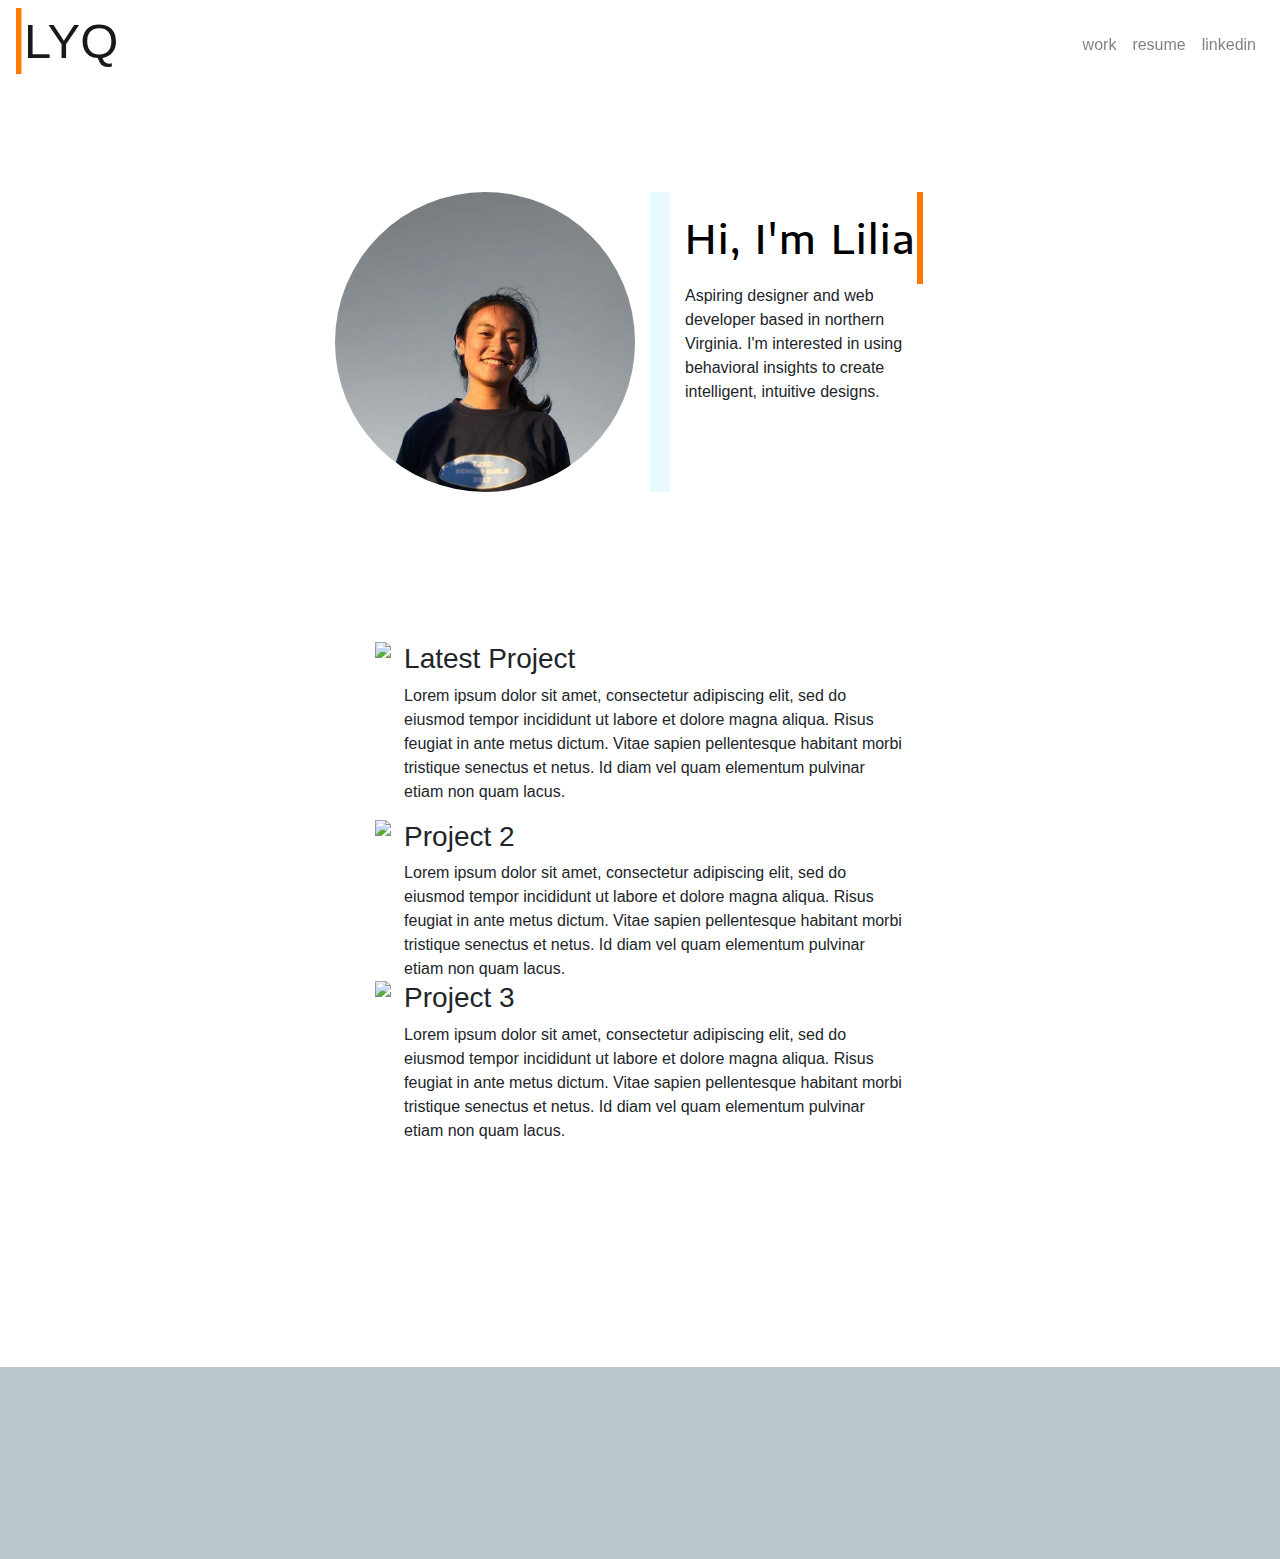
==== index.html @ 790103cb "switched grid back to div" ====
<!DOCTYPE html>
<html>

    <head>
        <meta charset="utf-8">
        <meta name="viewport" content="width=device-width, initial-scale=1.0">
        <title>Lilia Qian</title>
        <link rel="icon" href="img/icon.jpg">
        <!-- css -->
        <link rel="stylesheet" type="text/css" href="css/home.css">
        <link rel="stylesheet" type="text/css" href="css/nav.css">
        <!-- jquery, bootstrap css, bootstrap js -->
        <script src="https://code.jquery.com/jquery-2.1.3.js"></script>
        <link rel="stylesheet" href="https://stackpath.bootstrapcdn.com/bootstrap/4.5.2/css/bootstrap.min.css" integrity="sha384-JcKb8q3iqJ61gNV9KGb8thSsNjpSL0n8PARn9HuZOnIxN0hoP+VmmDGMN5t9UJ0Z" crossorigin="anonymous">
        <script src="https://maxcdn.bootstrapcdn.com/bootstrap/4.0.0-beta.3/js/bootstrap.min.js"></script>
        <!-- fonts -->
        <link href="https://fonts.googleapis.com/css2?family=Encode+Sans+Semi+Expanded:wght@100;500&display=swap" rel="stylesheet">
    </head>

    <body>
        <!-- horizontal navbar that becomes vertical on medium-sized screens -->
        <nav class="navbar navbar-expand-md navbar-light fixed-top">
            <!-- brand -->
            <h3 class="title">
                <a class="navbar-brand text-center w-100" href="index.html">LYQ</a>
            </h3>

            <!-- toggle button  -->
            <button class="navbar-toggler" data-toggle="collapse" data-target="#collapse_target">
            <span class="navbar-toggler-icon"></span>
            </button>

            <div class="collapse navbar-collapse" id="collapse_target">
                <ul class="navbar-nav ml-auto">
                    <li class="nav-item">
                        <a class="nav-link" href="#work">work</a>
                    </li>

                    <li class="nav-item">
                      <a class="nav-link" href="assets/resume_2020.pdf" target="_blank">resume</a>
                    </li>

                    <li class="nav-item">
                        <a class="nav-link" href="https://www.linkedin.com/in/lilia-qian-b76b77173/" target="_blank">linkedin</a>
                    </li>
                </ul>
            </div>
        </nav>


        <main>
            <!-- introduction -->
            <section id="intro">
            <div class="row profile">
                <div class="col-sm">
                    <img 
                        class="headshot" 
                        src="./img/headshot3.jpg" 
                        style="
                        max-width: 300px;
                        border-radius: 180px;
                        ">
                </div>

                <div class="col-sm about">
                    <span class="typewriter" style="width: 55%;"><h1>Hi, I'm Lilia</h1></span>
                    <p>Aspiring designer and web developer based in northern Virginia. I'm interested in using behavioral insights to create intelligent, intuitive designs.</p>
                </div>
            </div>
            </section>

            <style>
                #work {
                /*sets up css grid layout*/
                display: grid;
                grid-template-columns: repeat(7, 1fr );
                grid-column-gap: 2.5%;
                margin: auto;
}
                .project img{
                    grid-column-start: 3;
                    grid-column-end: 4;
                }

                #work article{
                    grid-column: 3 / 6;
                }

                article.project{
                    display: grid;
                    grid-template-columns: (2, 1fr);
                    grid-column-gap: 2.5%;
                    margin: auto;
                }

                .project img{
                    grid-column: 1/2;
                }

                .project .details{
                    grid-column-start: 2;
                }
            </style>

            <section id="work">
                <article class="project">
                    <img src="img/design.jpg">

                    <div class="details">
                        <h3>Latest Project</h3>
                        <p>Lorem ipsum dolor sit amet, consectetur adipiscing elit, sed do eiusmod tempor incididunt ut labore et dolore magna aliqua. Risus feugiat in ante metus dictum. Vitae sapien pellentesque habitant morbi tristique senectus et netus. Id diam vel quam elementum pulvinar etiam non quam lacus.</p>
                    </div>
                </article>  


                <article class="project">
                    <img src="img/journal.jpg">

                    <div class="details">
                        <h3>Project 2</h3>
                        Lorem ipsum dolor sit amet, consectetur adipiscing elit, sed do eiusmod tempor incididunt ut labore et dolore magna aliqua. Risus feugiat in ante metus dictum. Vitae sapien pellentesque habitant morbi tristique senectus et netus. Id diam vel quam elementum pulvinar etiam non quam lacus.
                    </div>
                </article>

                <article class="project">
                    <img src="img/books.jpg">
                    <div class="details">
                        <h3>Project 3</h3>
                        <p>Lorem ipsum dolor sit amet, consectetur adipiscing elit, sed do eiusmod tempor incididunt ut labore et dolore magna aliqua. Risus feugiat in ante metus dictum. Vitae sapien pellentesque habitant morbi tristique senectus et netus. Id diam vel quam elementum pulvinar etiam non quam lacus.</p>
                    </div>
                </article>

            </section>

        </main> 
    </body>
</html>
---- css/home.css ----
html {
	min-height: 100%;
	background-color: #BAC7CD;
 }
body {
	background-image: url(../img/cloudy6.jpg);
	min-height: 100%;	
	background-size: cover;
	background-repeat: no-repeat;
	margin: 0;
}
main{
	position: relative;
	top: 12em;
	margin: 0;
	padding-bottom: 400px;
}
.typewriter h1 {
	color: black;
	line-height: 2.3em;
	font-family: 'Encode Sans Semi Expanded', sans-serif;
	overflow: hidden; /* Ensures the content is not revealed until the animation */
	border-right: .15em solid #FF7800; /* The typwriter cursor */
	white-space: nowrap; /* Keeps the content on a single line */
	margin: 0 auto; /* Gives that scrolling effect as the typing happens */
	letter-spacing: .05em; /* Adjust as needed */
	animation: 
    typing 5.0s steps(30, end),
    blink-caret .7s step-end 8;
}
/* The typing effect */
@keyframes typing {
  from { width: 0 }
  to { width: 100% }
}
/* The typewriter cursor effect */
@keyframes blink-caret {
  from, to { border-color: transparent }
  50% { border-color: #FF7800 }
}

#intro{
	padding-bottom: 150px;
}

.about{
	border-left: solid;
	border-width: 20px;
	border-color: #E8FAFF;
	width: 310px;
}

.project img{
	max-width: 100%;
}

div.row{
	width: 50%;
	margin: auto;
}

.typewriter{
	display: grid;
	grid-template-columns: (2, 50%);
}

.typewriter h1{
	grid-column: 1 / 2;
}
---- css/nav.css ----
nav{
	z-index: 1;
}

/*logo effect*/
 nav h2{
  display: table-cell;
  font-weight: 700;
  text-transform: uppercase;
  vertical-align: middle;
}
.title a {
  background-image: linear-gradient(to right, rgba(255,255,255,0) 50%, 
#FF7800 50%);

  	/*#E8FAFF 50%);*/
  background-position: -5% 0;
  background-size: 200% auto;
  color: #fff;
  font-size: 1.75em;
  line-height: 1.15em;
  text-decoration: none;
  transition: background-position 0.5s ease-out;
}
.title a:hover {
  background-position: -99.99% 0;
}


nav li a {
  background-image: linear-gradient(to right, rgba(255,255,255,0) 50%, #E8FAFF 50%);
  background-position: 0% -5;
  background-size: 200% auto;
  color: #fff;
  text-decoration: none;
  transition: background-position 0.5s ease-out;
}
nav li a:hover {
  background-position: -99.99% 0;
}
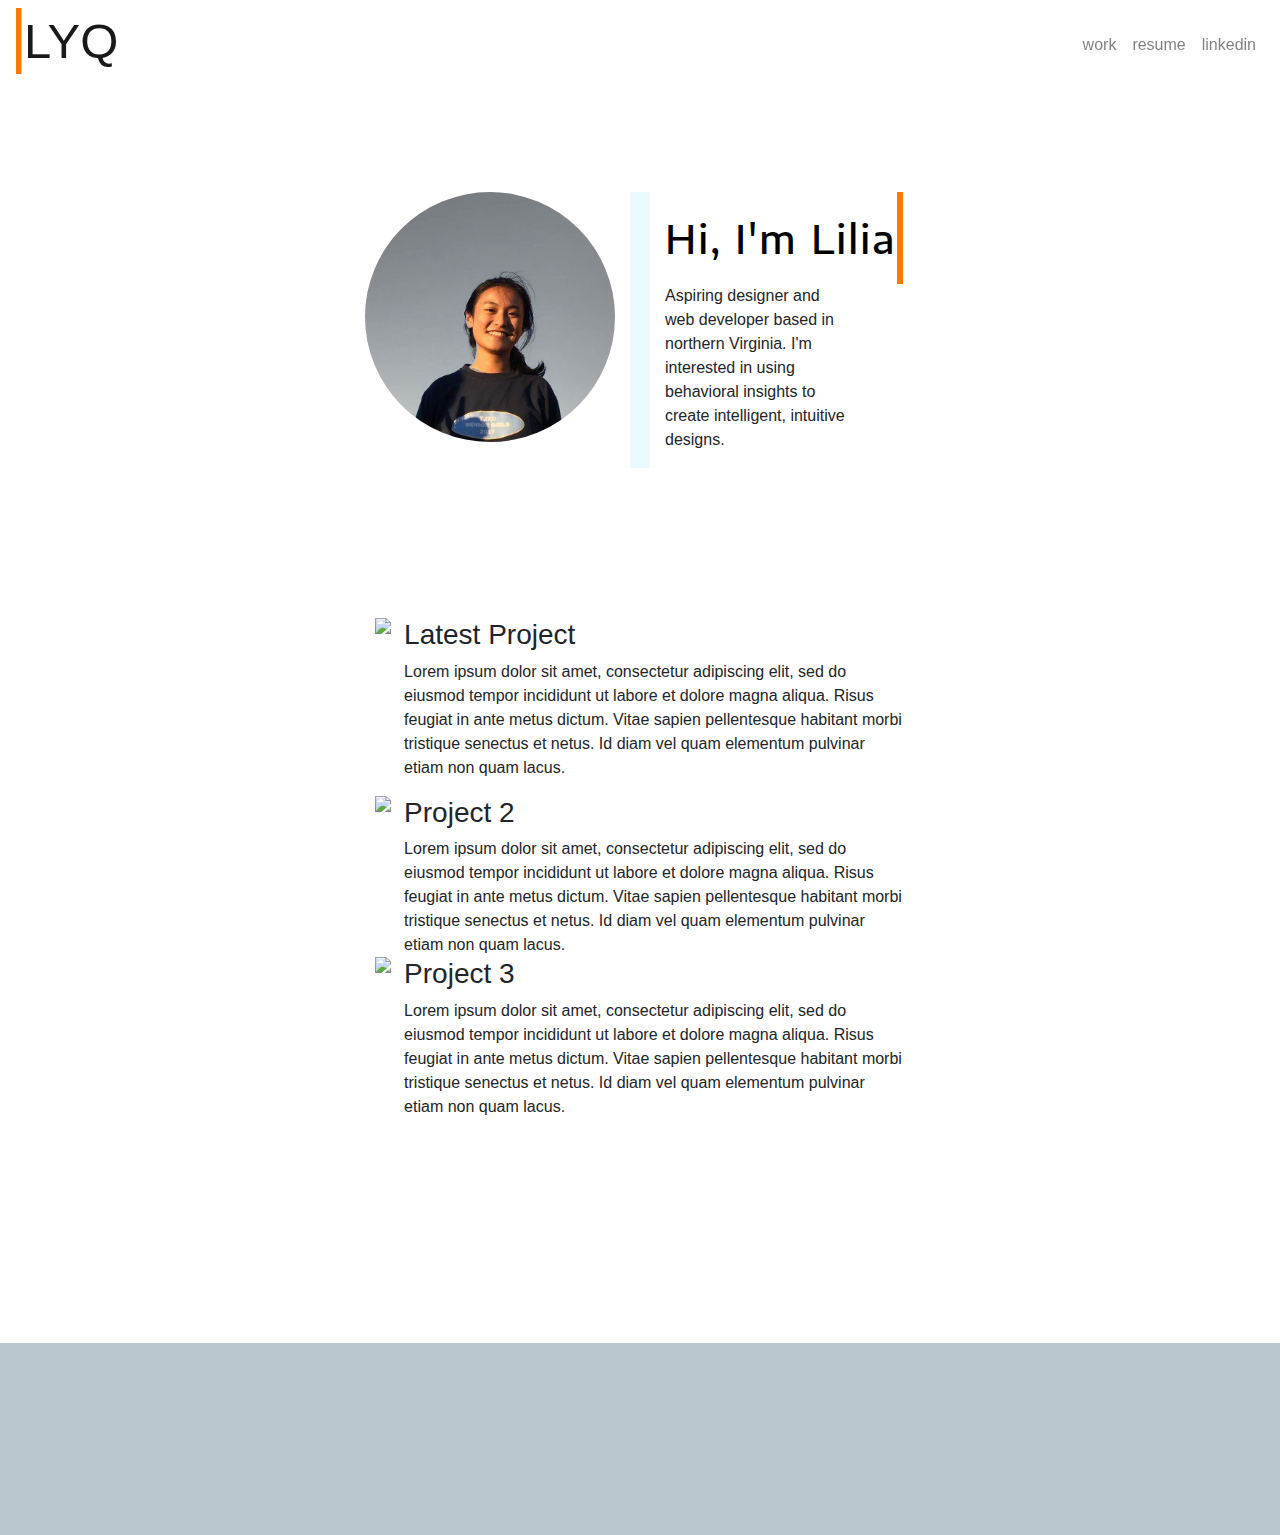
==== commit 3e5e4214: "Update index.html" ====
--- a/index.html
+++ b/index.html
@@ -57,14 +57,18 @@
                         class="headshot" 
                         src="./img/headshot3.jpg" 
                         style="
-                        max-width: 300px;
+                        max-width: 250px;
                         border-radius: 180px;
+                        float: right;
                         ">
                 </div>
 
                 <div class="col-sm about">
                     <span class="typewriter" style="width: 55%;"><h1>Hi, I'm Lilia</h1></span>
+                    
+                    <div style="width: 65%;">
                     <p>Aspiring designer and web developer based in northern Virginia. I'm interested in using behavioral insights to create intelligent, intuitive designs.</p>
+                    </div>
                 </div>
             </div>
             </section>
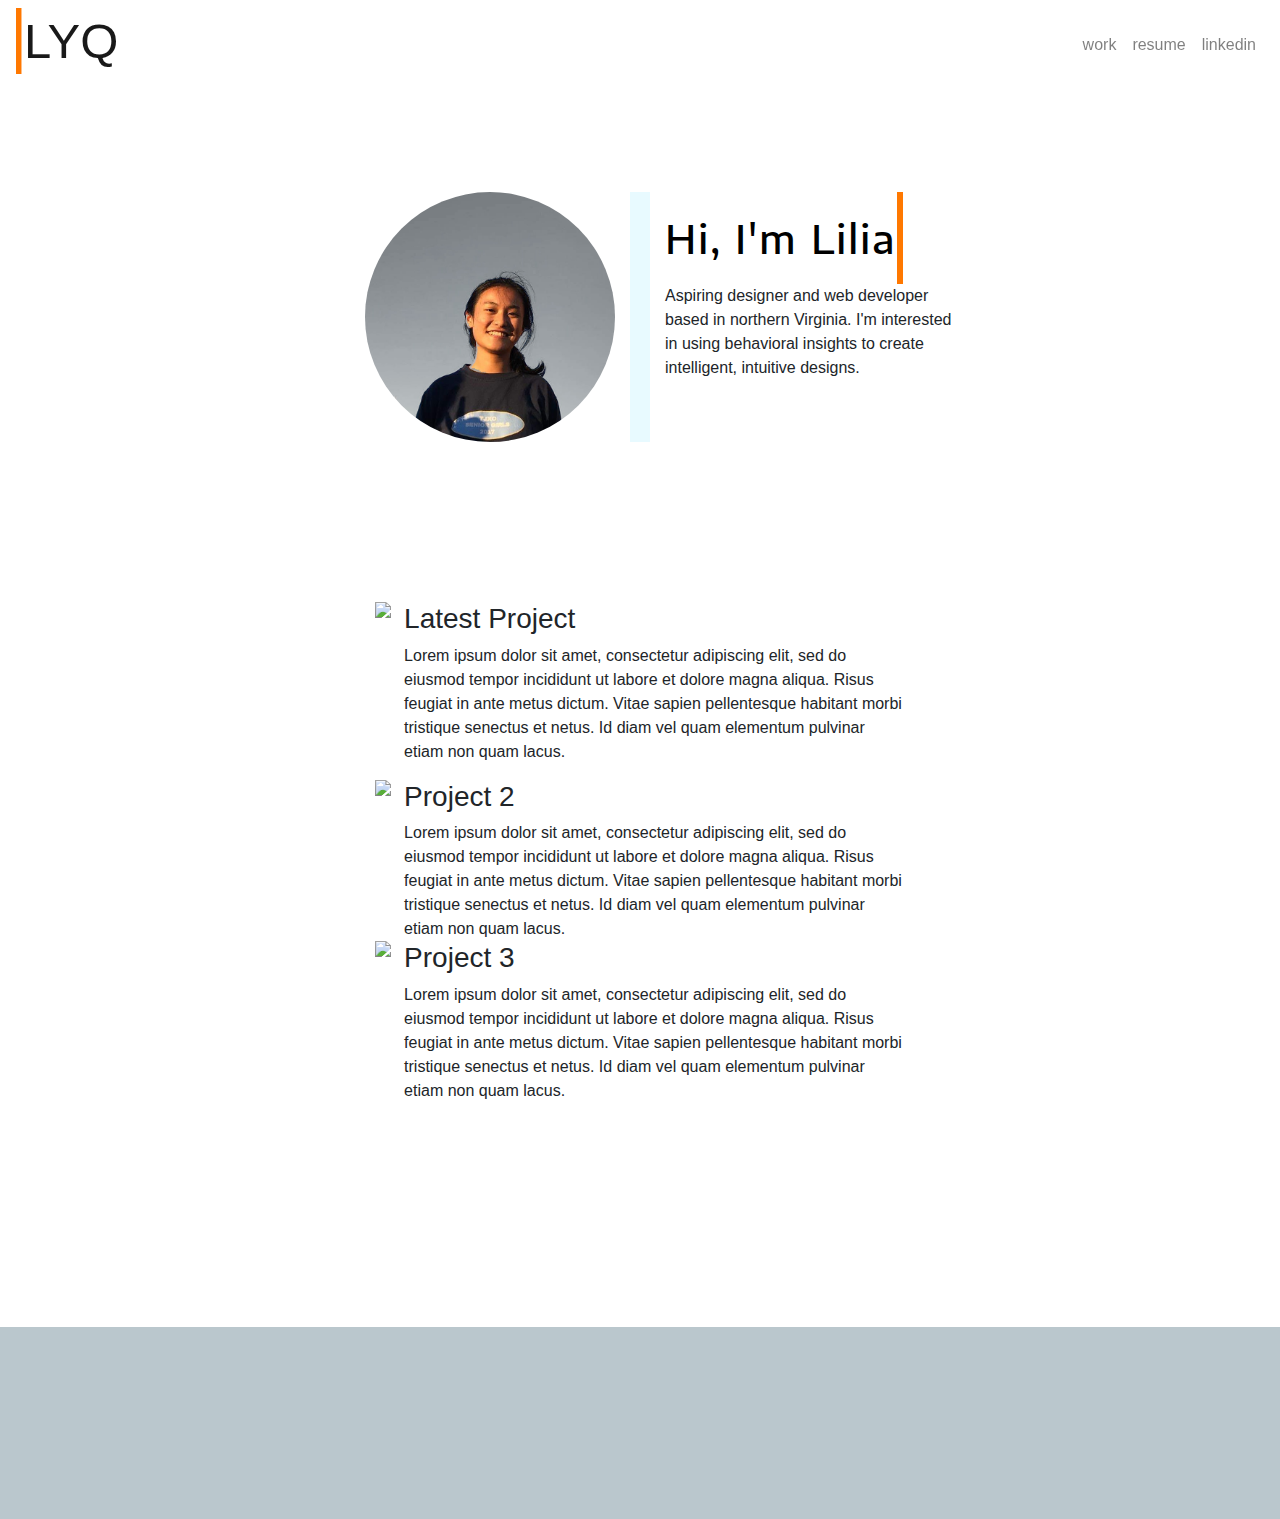
==== commit 6ffb14d3: "updates to intro margins" ====
--- a/index.html
+++ b/index.html
@@ -66,7 +66,7 @@
                 <div class="col-sm about">
                     <span class="typewriter" style="width: 55%;"><h1>Hi, I'm Lilia</h1></span>
                     
-                    <div style="width: 65%;">
+                    <div style="width: 100%;">
                     <p>Aspiring designer and web developer based in northern Virginia. I'm interested in using behavioral insights to create intelligent, intuitive designs.</p>
                     </div>
                 </div>
--- a/css/home.css
+++ b/css/home.css
@@ -4,7 +4,7 @@
  }
 body {
 	background-image: url(../img/cloudy6.jpg);
-	min-height: 100%;	
+	min-width: 100%;
 	background-size: cover;
 	background-repeat: no-repeat;
 	margin: 0;
@@ -40,25 +40,21 @@
 }
 
 #intro{
-	padding-bottom: 150px;
+	width: 50%;
+	margin-left: auto;
+	margin-right: auto;
+	margin-bottom: 10em;
 }
 
 .about{
 	border-left: solid;
 	border-width: 20px;
 	border-color: #E8FAFF;
-	width: 310px;
 }
 
 .project img{
 	max-width: 100%;
 }
-
-div.row{
-	width: 50%;
-	margin: auto;
-}
-
 .typewriter{
 	display: grid;
 	grid-template-columns: (2, 50%);
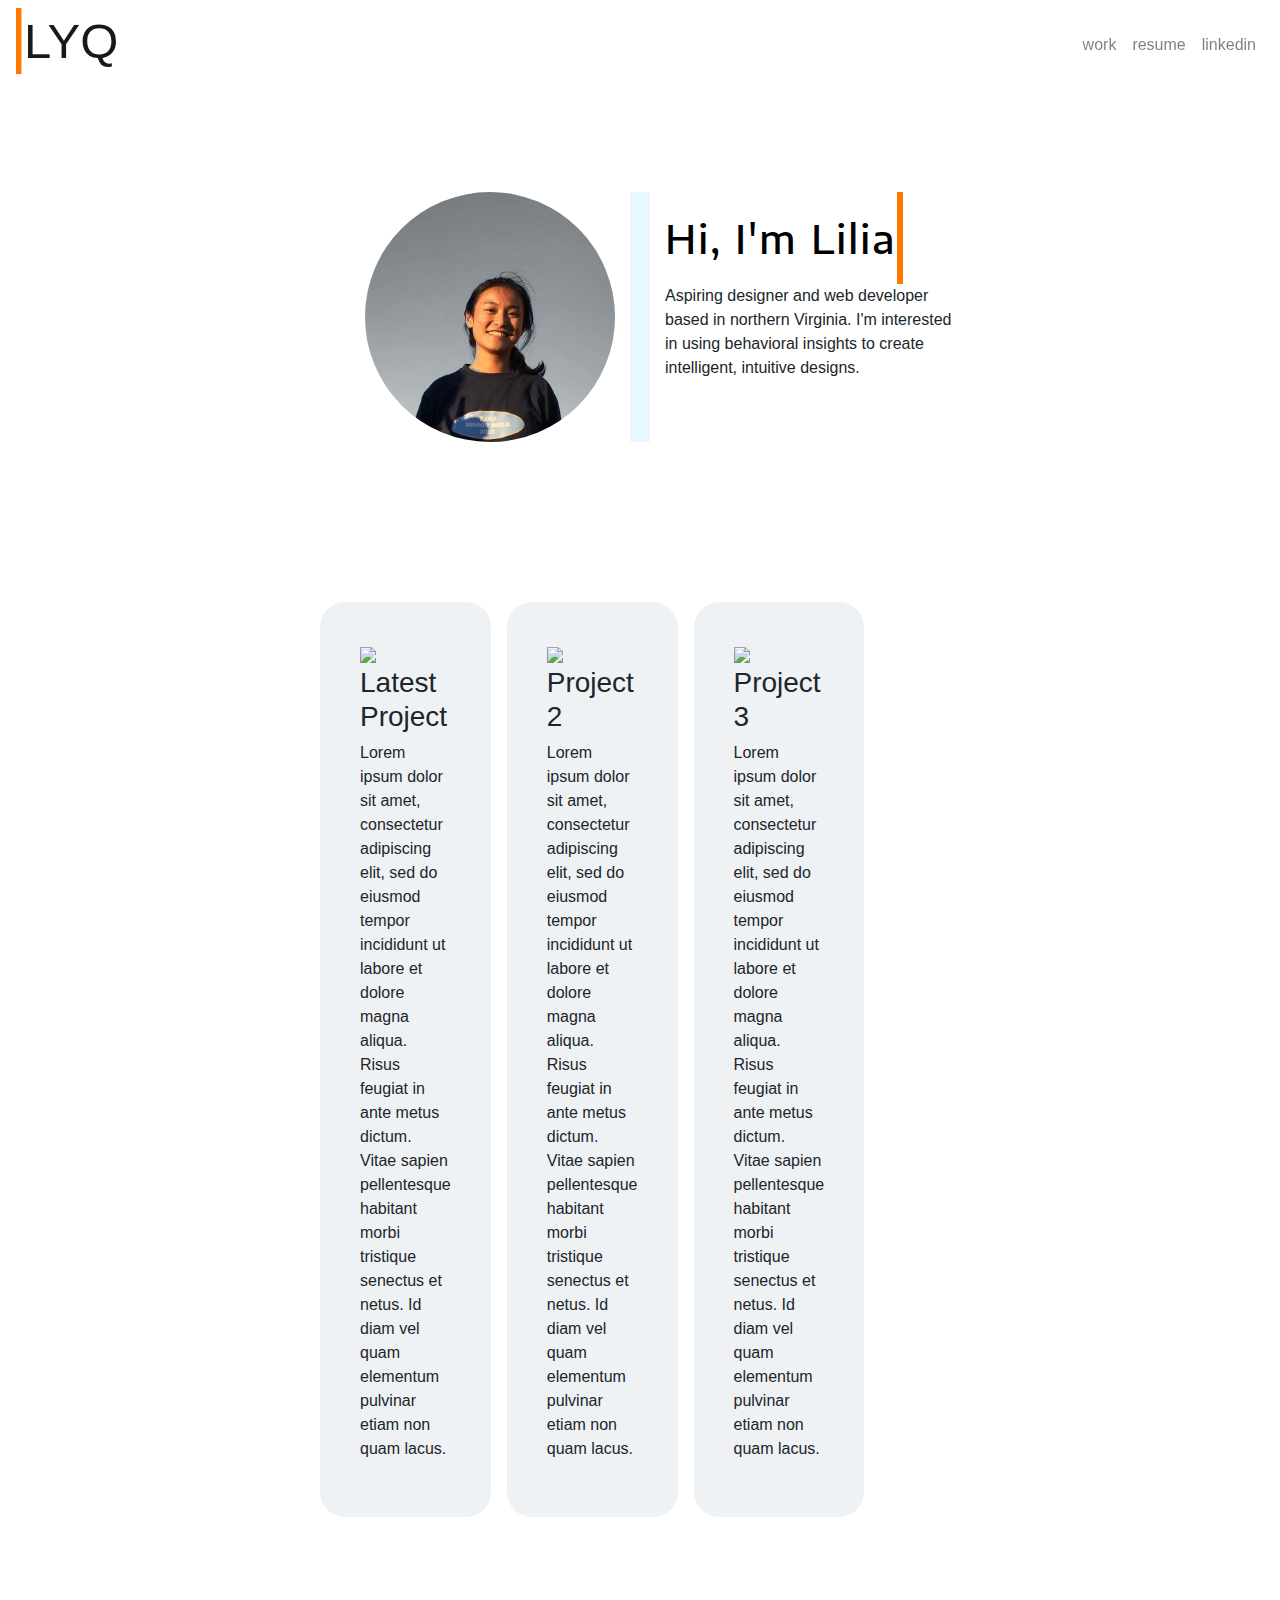
==== commit ea723257: "updated projecs" ====
--- a/index.html
+++ b/index.html
@@ -107,32 +107,33 @@
             </style>
 
             <section id="work">
-                <article class="project">
-                    <img src="img/design.jpg">
-
-                    <div class="details">
-                        <h3>Latest Project</h3>
-                        <p>Lorem ipsum dolor sit amet, consectetur adipiscing elit, sed do eiusmod tempor incididunt ut labore et dolore magna aliqua. Risus feugiat in ante metus dictum. Vitae sapien pellentesque habitant morbi tristique senectus et netus. Id diam vel quam elementum pulvinar etiam non quam lacus.</p>
-                    </div>
-                </article>  
 
 
-                <article class="project">
-                    <img src="img/journal.jpg">
+            <div class="project">
+                <img src="img/design.jpg">
 
-                    <div class="details">
-                        <h3>Project 2</h3>
-                        Lorem ipsum dolor sit amet, consectetur adipiscing elit, sed do eiusmod tempor incididunt ut labore et dolore magna aliqua. Risus feugiat in ante metus dictum. Vitae sapien pellentesque habitant morbi tristique senectus et netus. Id diam vel quam elementum pulvinar etiam non quam lacus.
-                    </div>
-                </article>
+                <div class="details">
+                    <h3>Latest Project</h3>
+                    <p>Lorem ipsum dolor sit amet, consectetur adipiscing elit, sed do eiusmod tempor incididunt ut labore et dolore magna aliqua. Risus feugiat in ante metus dictum. Vitae sapien pellentesque habitant morbi tristique senectus et netus. Id diam vel quam elementum pulvinar etiam non quam lacus.</p>
+                </div>
+            </div>  
 
-                <article class="project">
-                    <img src="img/books.jpg">
-                    <div class="details">
-                        <h3>Project 3</h3>
-                        <p>Lorem ipsum dolor sit amet, consectetur adipiscing elit, sed do eiusmod tempor incididunt ut labore et dolore magna aliqua. Risus feugiat in ante metus dictum. Vitae sapien pellentesque habitant morbi tristique senectus et netus. Id diam vel quam elementum pulvinar etiam non quam lacus.</p>
-                    </div>
-                </article>
+
+            <div class="project">
+                <img src="img/journal.jpg">
+                <div class="details">
+                    <h3>Project 2</h3>
+                    Lorem ipsum dolor sit amet, consectetur adipiscing elit, sed do eiusmod tempor incididunt ut labore et dolore magna aliqua. Risus feugiat in ante metus dictum. Vitae sapien pellentesque habitant morbi tristique senectus et netus. Id diam vel quam elementum pulvinar etiam non quam lacus.
+                </div>
+            </div>
+
+            <div class="project">
+                <img src="img/books.jpg">
+                <div class="details">
+                    <h3>Project 3</h3>
+                    <p>Lorem ipsum dolor sit amet, consectetur adipiscing elit, sed do eiusmod tempor incididunt ut labore et dolore magna aliqua. Risus feugiat in ante metus dictum. Vitae sapien pellentesque habitant morbi tristique senectus et netus. Id diam vel quam elementum pulvinar etiam non quam lacus.</p>
+                </div>
+            </div>
 
             </section>
 
--- a/css/home.css
+++ b/css/home.css
@@ -1,6 +1,6 @@
 html {
 	min-height: 100%;
-	background-color: #BAC7CD;
+	/*background-color: #BAC7CD;*/
  }
 body {
 	background-image: url(../img/cloudy6.jpg);
@@ -39,7 +39,7 @@
   50% { border-color: #FF7800 }
 }
 
-#intro{
+#intro, #work{
 	width: 50%;
 	margin-left: auto;
 	margin-right: auto;
@@ -52,9 +52,6 @@
 	border-color: #E8FAFF;
 }
 
-.project img{
-	max-width: 100%;
-}
 .typewriter{
 	display: grid;
 	grid-template-columns: (2, 50%);
@@ -62,4 +59,15 @@
 
 .typewriter h1{
 	grid-column: 1 / 2;
+}
+
+.project{
+	display: block;
+	background-color: #EEF2F5;
+	border-radius: 25px;
+	padding: 40px;
+}
+
+.project img{
+	max-width: 250px;
 }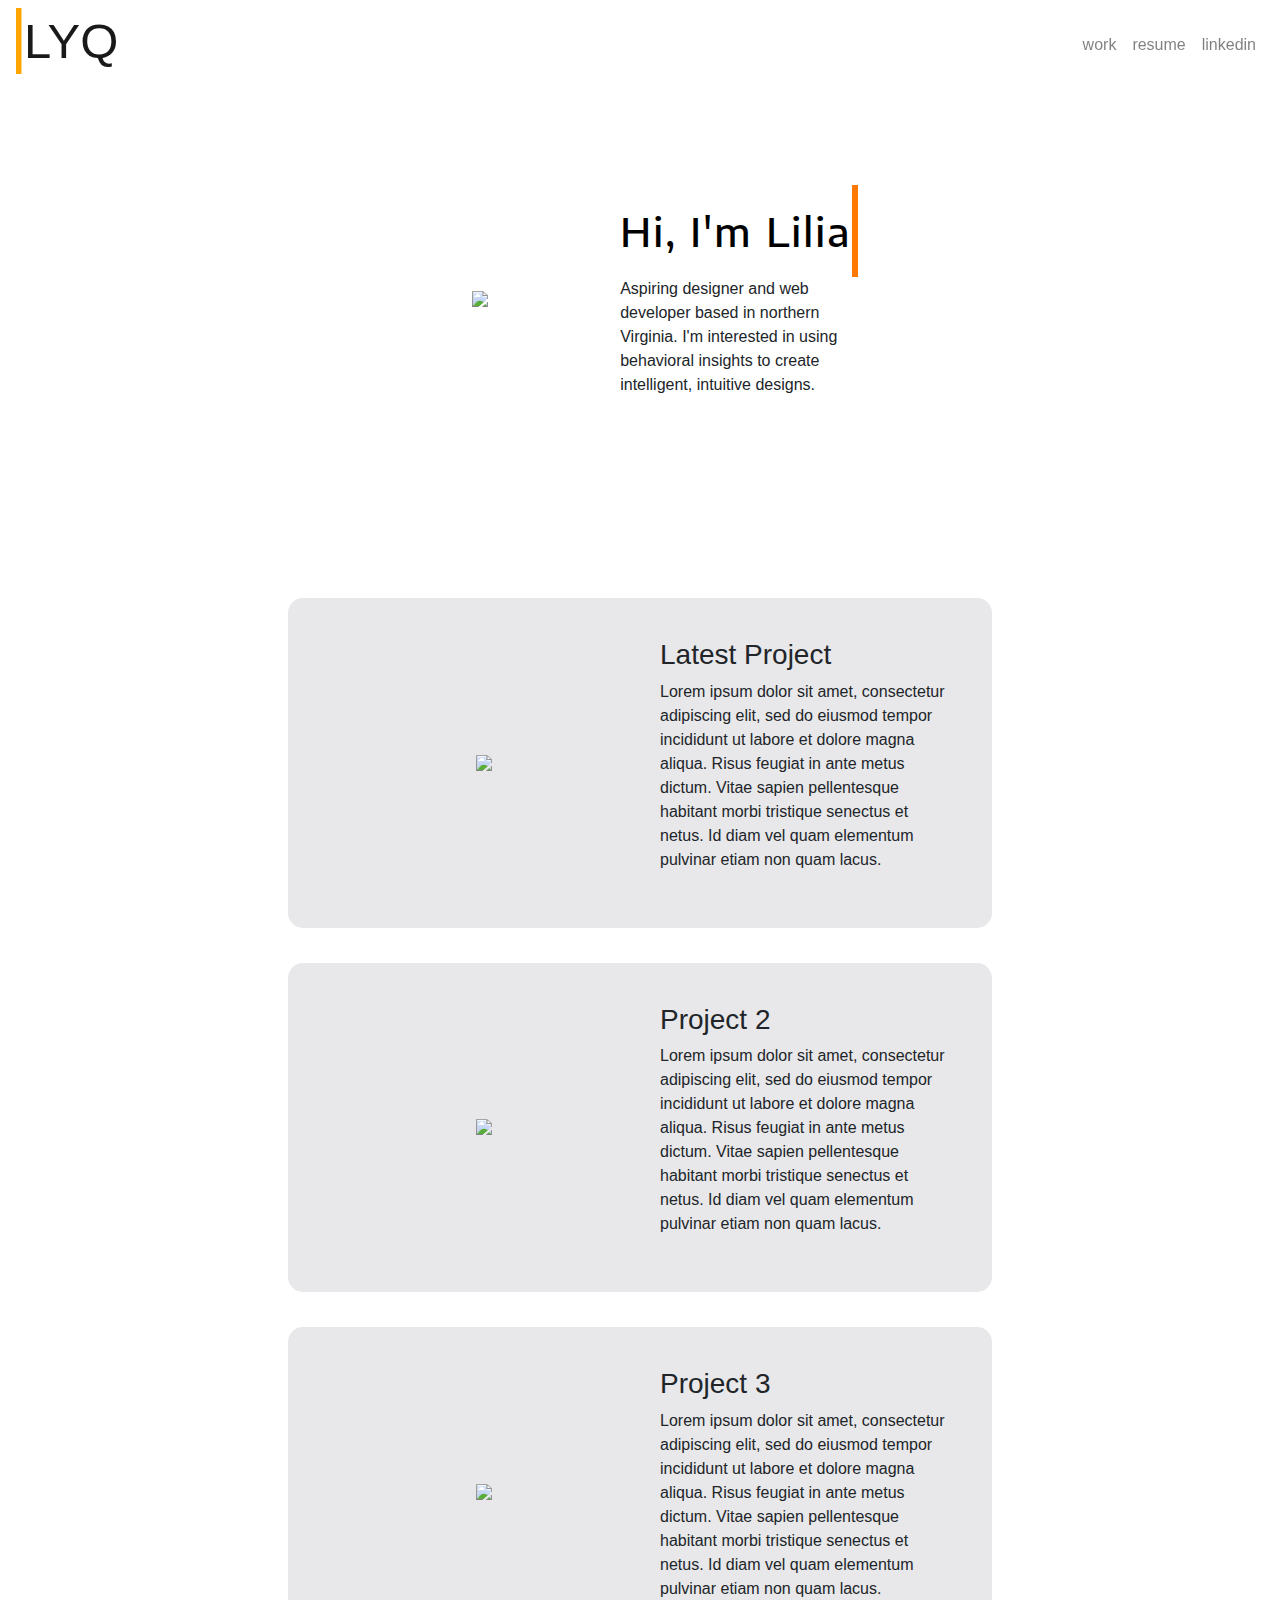
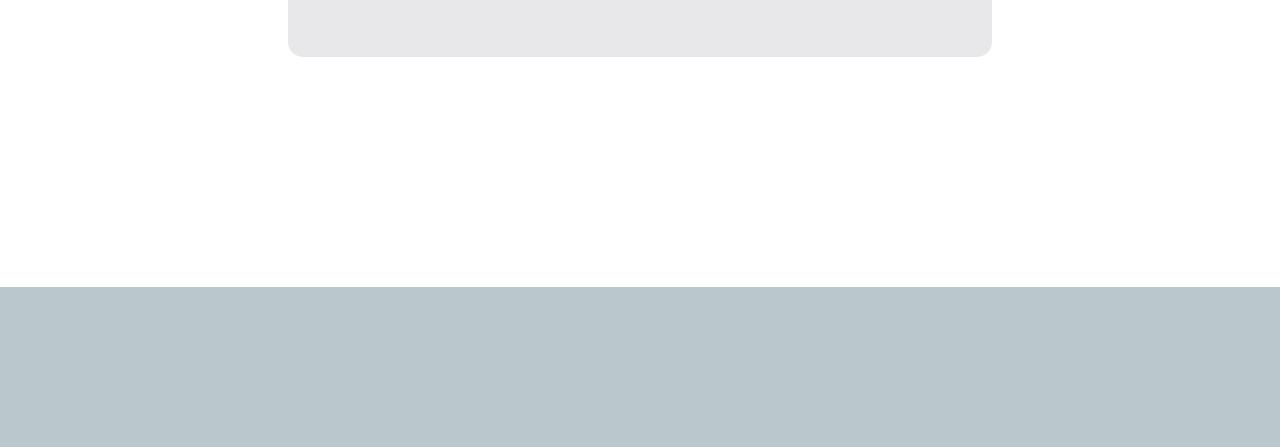
==== commit 3cb693cf: "updated widescreen sizing" ====
--- a/index.html
+++ b/index.html
@@ -8,7 +8,6 @@
         <link rel="icon" href="img/icon.jpg">
         <!-- css -->
         <link rel="stylesheet" type="text/css" href="css/home.css">
-        <link rel="stylesheet" type="text/css" href="css/nav.css">
         <!-- jquery, bootstrap css, bootstrap js -->
         <script src="https://code.jquery.com/jquery-2.1.3.js"></script>
         <link rel="stylesheet" href="https://stackpath.bootstrapcdn.com/bootstrap/4.5.2/css/bootstrap.min.css" integrity="sha384-JcKb8q3iqJ61gNV9KGb8thSsNjpSL0n8PARn9HuZOnIxN0hoP+VmmDGMN5t9UJ0Z" crossorigin="anonymous">
@@ -48,70 +47,21 @@
         </nav>
 
 
-        <main>
-            <!-- introduction -->
-            <section id="intro">
-            <div class="row profile">
-                <div class="col-sm">
-                    <img 
-                        class="headshot" 
-                        src="./img/headshot3.jpg" 
-                        style="
-                        max-width: 250px;
-                        border-radius: 180px;
-                        float: right;
-                        ">
-                </div>
-
-                <div class="col-sm about">
-                    <span class="typewriter" style="width: 55%;"><h1>Hi, I'm Lilia</h1></span>
-                    
-                    <div style="width: 100%;">
+    <main>
+        <section id="intro">
+            <div class="profile">
+                <img class="headshot" src="./img/headshot4.png">
+                <div class="about">
+                    <span class="typewriter"><h1>Hi, I'm Lilia </h1></span>
                     <p>Aspiring designer and web developer based in northern Virginia. I'm interested in using behavioral insights to create intelligent, intuitive designs.</p>
-                    </div>
                 </div>
             </div>
-            </section>
-
-            <style>
-                #work {
-                /*sets up css grid layout*/
-                display: grid;
-                grid-template-columns: repeat(7, 1fr );
-                grid-column-gap: 2.5%;
-                margin: auto;
-}
-                .project img{
-                    grid-column-start: 3;
-                    grid-column-end: 4;
-                }
-
-                #work article{
-                    grid-column: 3 / 6;
-                }
-
-                article.project{
-                    display: grid;
-                    grid-template-columns: (2, 1fr);
-                    grid-column-gap: 2.5%;
-                    margin: auto;
-                }
-
-                .project img{
-                    grid-column: 1/2;
-                }
-
-                .project .details{
-                    grid-column-start: 2;
-                }
-            </style>
-
-            <section id="work">
+        </section>
 
 
+        <section id="work">
             <div class="project">
                 <img src="img/design.jpg">
-
                 <div class="details">
                     <h3>Latest Project</h3>
                     <p>Lorem ipsum dolor sit amet, consectetur adipiscing elit, sed do eiusmod tempor incididunt ut labore et dolore magna aliqua. Risus feugiat in ante metus dictum. Vitae sapien pellentesque habitant morbi tristique senectus et netus. Id diam vel quam elementum pulvinar etiam non quam lacus.</p>
@@ -123,7 +73,7 @@
                 <img src="img/journal.jpg">
                 <div class="details">
                     <h3>Project 2</h3>
-                    Lorem ipsum dolor sit amet, consectetur adipiscing elit, sed do eiusmod tempor incididunt ut labore et dolore magna aliqua. Risus feugiat in ante metus dictum. Vitae sapien pellentesque habitant morbi tristique senectus et netus. Id diam vel quam elementum pulvinar etiam non quam lacus.
+                    <p>Lorem ipsum dolor sit amet, consectetur adipiscing elit, sed do eiusmod tempor incididunt ut labore et dolore magna aliqua. Risus feugiat in ante metus dictum. Vitae sapien pellentesque habitant morbi tristique senectus et netus. Id diam vel quam elementum pulvinar etiam non quam lacus.</p>
                 </div>
             </div>
 
@@ -134,9 +84,9 @@
                     <p>Lorem ipsum dolor sit amet, consectetur adipiscing elit, sed do eiusmod tempor incididunt ut labore et dolore magna aliqua. Risus feugiat in ante metus dictum. Vitae sapien pellentesque habitant morbi tristique senectus et netus. Id diam vel quam elementum pulvinar etiam non quam lacus.</p>
                 </div>
             </div>
+        </section>
 
-            </section>
+    </main> 
 
-        </main> 
     </body>
 </html>
--- a/css/home.css
+++ b/css/home.css
@@ -1,6 +1,8 @@
 html {
 	min-height: 100%;
-	/*background-color: #BAC7CD;*/
+	margin: 0;
+	padding: 0;
+	background-color: #BAC7CD;
  }
 body {
 	background-image: url(../img/cloudy6.jpg);
@@ -11,63 +13,213 @@
 }
 main{
 	position: relative;
-	top: 12em;
+	top: 10em;
 	margin: 0;
-	padding-bottom: 400px;
-}
-.typewriter h1 {
-	color: black;
-	line-height: 2.3em;
-	font-family: 'Encode Sans Semi Expanded', sans-serif;
-	overflow: hidden; /* Ensures the content is not revealed until the animation */
-	border-right: .15em solid #FF7800; /* The typwriter cursor */
-	white-space: nowrap; /* Keeps the content on a single line */
-	margin: 0 auto; /* Gives that scrolling effect as the typing happens */
-	letter-spacing: .05em; /* Adjust as needed */
-	animation: 
-    typing 5.0s steps(30, end),
-    blink-caret .7s step-end 8;
-}
-/* The typing effect */
-@keyframes typing {
-  from { width: 0 }
-  to { width: 100% }
-}
-/* The typewriter cursor effect */
-@keyframes blink-caret {
-  from, to { border-color: transparent }
-  50% { border-color: #FF7800 }
-}
-
-#intro, #work{
-	width: 50%;
-	margin-left: auto;
-	margin-right: auto;
-	margin-bottom: 10em;
-}
-
-.about{
-	border-left: solid;
-	border-width: 20px;
-	border-color: #E8FAFF;
-}
-
-.typewriter{
-	display: grid;
-	grid-template-columns: (2, 50%);
-}
-
-.typewriter h1{
-	grid-column: 1 / 2;
-}
-
-.project{
-	display: block;
-	background-color: #EEF2F5;
-	border-radius: 25px;
-	padding: 40px;
-}
-
-.project img{
-	max-width: 250px;
+	padding-bottom: 150px;
+}
+
+/*mobile*/
+@media (min-width: 0em) {
+	/*navigation*/
+	nav{
+	z-index: 1;
+	background-color: #E8E8EA;
+	}
+
+	.title a {
+	  background-image: linear-gradient(to right, rgba(255,255,255,0) 50%, orange 50%);
+	  background-position: -5% 0;
+	  background-size: 200% auto;
+	  color: #fff;
+	  font-size: 1.75em;
+	  line-height: 1.15em;
+	  text-decoration: none;
+	  transition: background-position 0.5s ease-out;
+	}
+
+	/*profile*/
+	.profile{
+		display: grid;
+		grid-template-columns: repeat(1, 1fr);
+		grid-column-gap: 2.5%;
+	}
+	.headshot{
+		max-width: 60%;
+		margin: auto;
+	}
+
+	.about{
+		margin: 15px;
+	}
+
+	/*projects*/
+	#work{
+		margin: 15px;
+	}
+
+	.project {
+		background-color: #E8E8EA;
+		border-radius: 15px;
+		padding: 10px;
+		margin-bottom: 35px;
+		display: grid;
+		grid-template-columns: repeat(1, 1fr);
+	}
+
+	.project img{
+		max-width: 100%;
+		grid-column-end: span 1;
+		margin: auto;
+	}
+}
+
+
+/*medium width*/
+@media ( min-width: 35em) {
+	/*profile*/
+
+	.profile{
+		grid-template-columns: repeat(4, 1fr);
+	}
+	.headshot{
+		max-width: 100%;
+		margin: auto;
+		grid-column-start: 2;
+	}
+
+	.about{
+		grid-column: 3 / 4;
+		margin: 25px;
+	}
+
+	.typewriter h1 {
+		color: black;
+		line-height: 2.3em;
+		font-family: 'Encode Sans Semi Expanded', sans-serif;
+		overflow: hidden; /* Ensures the content is not revealed until the animation */
+		border-right: .15em solid #FF7800; /* The typwriter cursor */
+		white-space: nowrap; /* Keeps the content on a single line */
+		margin: 0 auto; /* Gives that scrolling effect as the typing happens */
+		letter-spacing: .05em; /* Adjust as needed */
+		animation: 
+	    typing 5.0s steps(30, end),
+	    blink-caret .5s step-end 10;
+	}
+	/* The typing effect */
+	@keyframes typing {
+	  from { width: 0 }
+	  to { width: 100% }
+	}
+	/* The typewriter cursor effect */
+	@keyframes blink-caret {
+	  from, to { border-color: transparent }
+	  50% { border-color: #FF7800 }
+	}
+
+
+	/*projects*/
+	#work{
+		margin: 30px;
+	}
+
+	.project {
+		background-color: #E8E8EA;
+		border-radius: 15px;
+		padding: 20px;
+		margin-bottom: 35px;
+		grid-template-columns: repeat(2, 1fr);
+	}
+
+	.project img{
+		max-width: 100%;
+		grid-column: 1/2;
+		margin: auto;
+		padding-left: 20px;
+	}
+
+	.details{
+		padding: 20px;
+	}
+}
+
+
+	/*large screens*/
+@media screen and (min-width: 60em) {
+	/*navigation*/
+	nav{
+		background-color: transparent;
+	}
+	.title a:hover {
+	  background-position: -99.99% 0;
+	}
+
+	.profile {
+	grid-template-columns: repeat(6, 1fr );
+	}
+	/*sets headshot to fill 1 column*/
+	.headshot{
+	grid-column-start: 3;
+	grid-column-end: span 1;
+	max-width: 100%;
+	}
+
+	/*sets about section to span 2 columns*/
+	.about{
+	grid-column-start: 4;
+	grid-column-end: span 1;
+	}
+
+
+	/*projects*/
+	#work{
+		margin: 10em 15em 15em;
+	}
+
+	.project {
+		background-color: #E8E8EA;
+		border-radius: 15px;
+		padding: 20px;
+		margin-bottom: 35px;
+		grid-template-columns: repeat(2, 1fr);
+	}
+
+	.project img{
+		max-width: 100%;
+		grid-column: 1/2;
+		margin: auto;
+		padding-left: 20px;
+	}
+
+	.details{
+		padding: 20px;
+	}
+}
+
+
+
+
+	/*extra wide screens*/
+@media screen and (min-width: 80em) {	
+	/*projects*/
+	#work{
+		margin: 10em 18em 15em;
+	}
+
+	.project {
+		background-color: #E8E8EA;
+		border-radius: 15px;
+		padding: 20px;
+		margin-bottom: 35px;
+		grid-template-columns: repeat(2, 1fr);
+	}
+
+	.project img{
+		max-width: 100%;
+		grid-column: 1/2;
+		margin: auto;
+	}
+
+	.details{
+		padding: 20px;
+	}
 }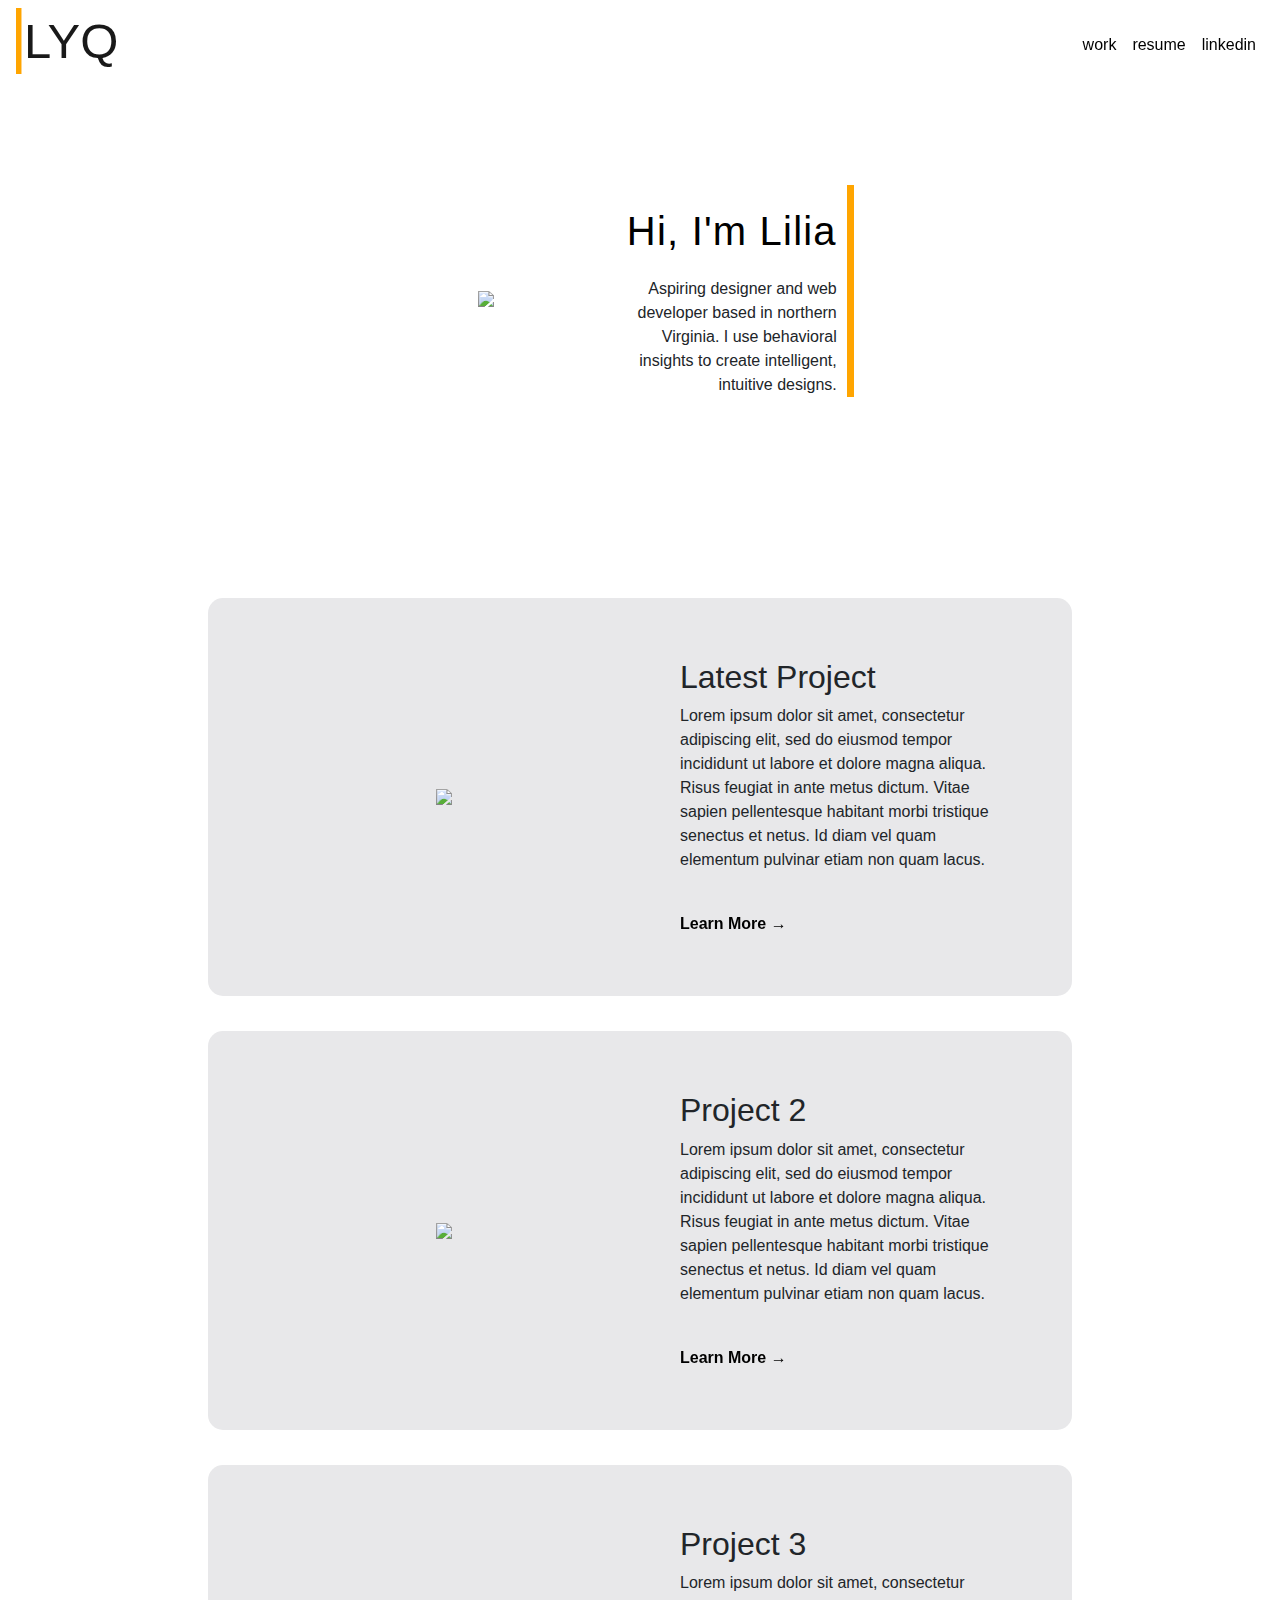
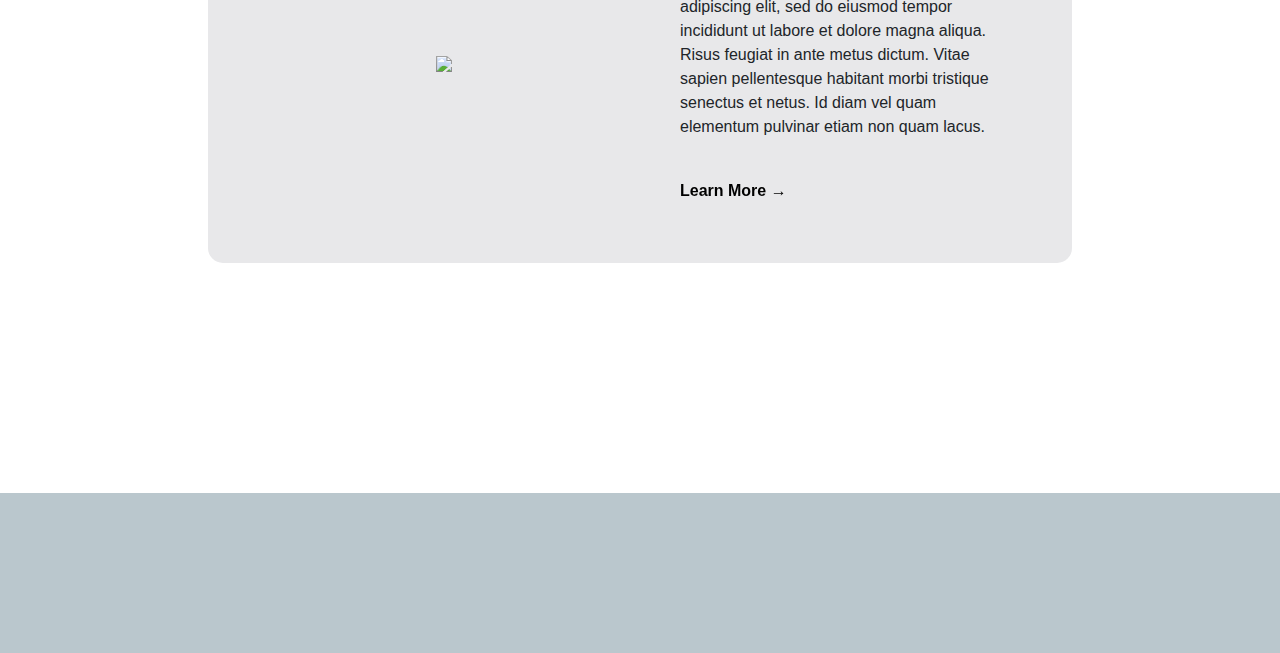
==== commit d06dd10c: "updated link effects" ====
--- a/index.html
+++ b/index.html
@@ -13,7 +13,6 @@
         <link rel="stylesheet" href="https://stackpath.bootstrapcdn.com/bootstrap/4.5.2/css/bootstrap.min.css" integrity="sha384-JcKb8q3iqJ61gNV9KGb8thSsNjpSL0n8PARn9HuZOnIxN0hoP+VmmDGMN5t9UJ0Z" crossorigin="anonymous">
         <script src="https://maxcdn.bootstrapcdn.com/bootstrap/4.0.0-beta.3/js/bootstrap.min.js"></script>
         <!-- fonts -->
-        <link href="https://fonts.googleapis.com/css2?family=Encode+Sans+Semi+Expanded:wght@100;500&display=swap" rel="stylesheet">
     </head>
 
     <body>
@@ -48,23 +47,28 @@
 
 
     <main>
+    	<!-- introduction -->
         <section id="intro">
             <div class="profile">
                 <img class="headshot" src="./img/headshot4.png">
                 <div class="about">
                     <span class="typewriter"><h1>Hi, I'm Lilia </h1></span>
-                    <p>Aspiring designer and web developer based in northern Virginia. I'm interested in using behavioral insights to create intelligent, intuitive designs.</p>
+                    <p>Aspiring designer and web developer based in northern Virginia. I use behavioral insights to create intelligent, intuitive designs.</p>
                 </div>
             </div>
         </section>
 
 
+        <!-- work -->
         <section id="work">
             <div class="project">
                 <img src="img/design.jpg">
                 <div class="details">
-                    <h3>Latest Project</h3>
+                    <h2>Latest Project</h2>
                     <p>Lorem ipsum dolor sit amet, consectetur adipiscing elit, sed do eiusmod tempor incididunt ut labore et dolore magna aliqua. Risus feugiat in ante metus dictum. Vitae sapien pellentesque habitant morbi tristique senectus et netus. Id diam vel quam elementum pulvinar etiam non quam lacus.</p>
+
+                    <br>
+                    <a href="#" class="learn-more">Learn More &rarr;</a>
                 </div>
             </div>  
 
@@ -72,16 +76,20 @@
             <div class="project">
                 <img src="img/journal.jpg">
                 <div class="details">
-                    <h3>Project 2</h3>
+                    <h2>Project 2</h2>
                     <p>Lorem ipsum dolor sit amet, consectetur adipiscing elit, sed do eiusmod tempor incididunt ut labore et dolore magna aliqua. Risus feugiat in ante metus dictum. Vitae sapien pellentesque habitant morbi tristique senectus et netus. Id diam vel quam elementum pulvinar etiam non quam lacus.</p>
+                    <br>
+                    <a href="#" class="learn-more">Learn More &rarr;</a>
                 </div>
             </div>
 
             <div class="project">
                 <img src="img/books.jpg">
                 <div class="details">
-                    <h3>Project 3</h3>
+                    <h2>Project 3</h2>
                     <p>Lorem ipsum dolor sit amet, consectetur adipiscing elit, sed do eiusmod tempor incididunt ut labore et dolore magna aliqua. Risus feugiat in ante metus dictum. Vitae sapien pellentesque habitant morbi tristique senectus et netus. Id diam vel quam elementum pulvinar etiam non quam lacus.</p>
+                    <br>
+                    <a href="#" class="learn-more">Learn More &rarr;</a>
                 </div>
             </div>
         </section>
--- a/css/home.css
+++ b/css/home.css
@@ -18,6 +18,40 @@
 	padding-bottom: 150px;
 }
 
+/*navigation links*/
+nav li a{
+	text-decoration: none;
+  	background: linear-gradient(to right, orange, orange 50%, black 50%);
+	background-clip: text;
+	-webkit-background-clip: text;
+  	-webkit-text-fill-color: transparent;
+  	background-size: 200% 100%;
+  	background-position: 100%;
+  	transition: background-position 275ms ease;
+
+}
+nav li a:hover {
+	background-position: 0 100%;
+}
+
+
+/*links*/
+a.learn-more{
+	text-decoration: none;
+	font-weight: bold;
+  	background: linear-gradient(to right, orange, orange 50%, black 50%);
+	background-clip: text;
+	-webkit-background-clip: text;
+  	-webkit-text-fill-color: transparent;
+  	background-size: 200% 100%;
+  	background-position: 100%;
+  	transition: background-position 275ms ease;
+}
+
+.learn-more:hover{
+	background-position: 0 100%;
+}
+
 /*mobile*/
 @media (min-width: 0em) {
 	/*navigation*/
@@ -52,6 +86,10 @@
 		margin: 15px;
 	}
 
+	.about p, h1{
+		text-align: center;
+	}
+
 	/*projects*/
 	#work{
 		margin: 15px;
@@ -92,18 +130,25 @@
 		margin: 25px;
 	}
 
+	.about p{
+		border-right: 7px solid;
+		border-color: orange;
+		text-align: right;
+		padding-right: 10px;
+	}
+
 	.typewriter h1 {
+		padding-right: 10px;
 		color: black;
 		line-height: 2.3em;
-		font-family: 'Encode Sans Semi Expanded', sans-serif;
 		overflow: hidden; /* Ensures the content is not revealed until the animation */
-		border-right: .15em solid #FF7800; /* The typwriter cursor */
+		border-right: 7px solid orange; /* The typwriter cursor */
 		white-space: nowrap; /* Keeps the content on a single line */
 		margin: 0 auto; /* Gives that scrolling effect as the typing happens */
-		letter-spacing: .05em; /* Adjust as needed */
+		letter-spacing: .03em; /* Adjust as needed */
 		animation: 
 	    typing 5.0s steps(30, end),
-	    blink-caret .5s step-end 10;
+	    blink-caret .5s step-end 11;
 	}
 	/* The typing effect */
 	@keyframes typing {
@@ -113,7 +158,7 @@
 	/* The typewriter cursor effect */
 	@keyframes blink-caret {
 	  from, to { border-color: transparent }
-	  50% { border-color: #FF7800 }
+	  50% { border-color: orange }
 	}
 
 
@@ -144,7 +189,7 @@
 
 
 	/*large screens*/
-@media screen and (min-width: 60em) {
+@media screen and (min-width: 70em) {
 	/*navigation*/
 	nav{
 		background-color: transparent;
@@ -156,14 +201,11 @@
 	.profile {
 	grid-template-columns: repeat(6, 1fr );
 	}
-	/*sets headshot to fill 1 column*/
 	.headshot{
 	grid-column-start: 3;
 	grid-column-end: span 1;
 	max-width: 100%;
 	}
-
-	/*sets about section to span 2 columns*/
 	.about{
 	grid-column-start: 4;
 	grid-column-end: span 1;
@@ -172,7 +214,7 @@
 
 	/*projects*/
 	#work{
-		margin: 10em 15em 15em;
+		margin: 10em 13em 15em;
 	}
 
 	.project {
@@ -184,42 +226,13 @@
 	}
 
 	.project img{
-		max-width: 100%;
-		grid-column: 1/2;
+		max-width: 85%;
+		grid-column: 1 / 2;
 		margin: auto;
 		padding-left: 20px;
 	}
 
 	.details{
-		padding: 20px;
-	}
-}
-
-
-
-
-	/*extra wide screens*/
-@media screen and (min-width: 80em) {	
-	/*projects*/
-	#work{
-		margin: 10em 18em 15em;
-	}
-
-	.project {
-		background-color: #E8E8EA;
-		border-radius: 15px;
-		padding: 20px;
-		margin-bottom: 35px;
-		grid-template-columns: repeat(2, 1fr);
-	}
-
-	.project img{
-		max-width: 100%;
-		grid-column: 1/2;
-		margin: auto;
-	}
-
-	.details{
-		padding: 20px;
+		padding: 40px;
 	}
 }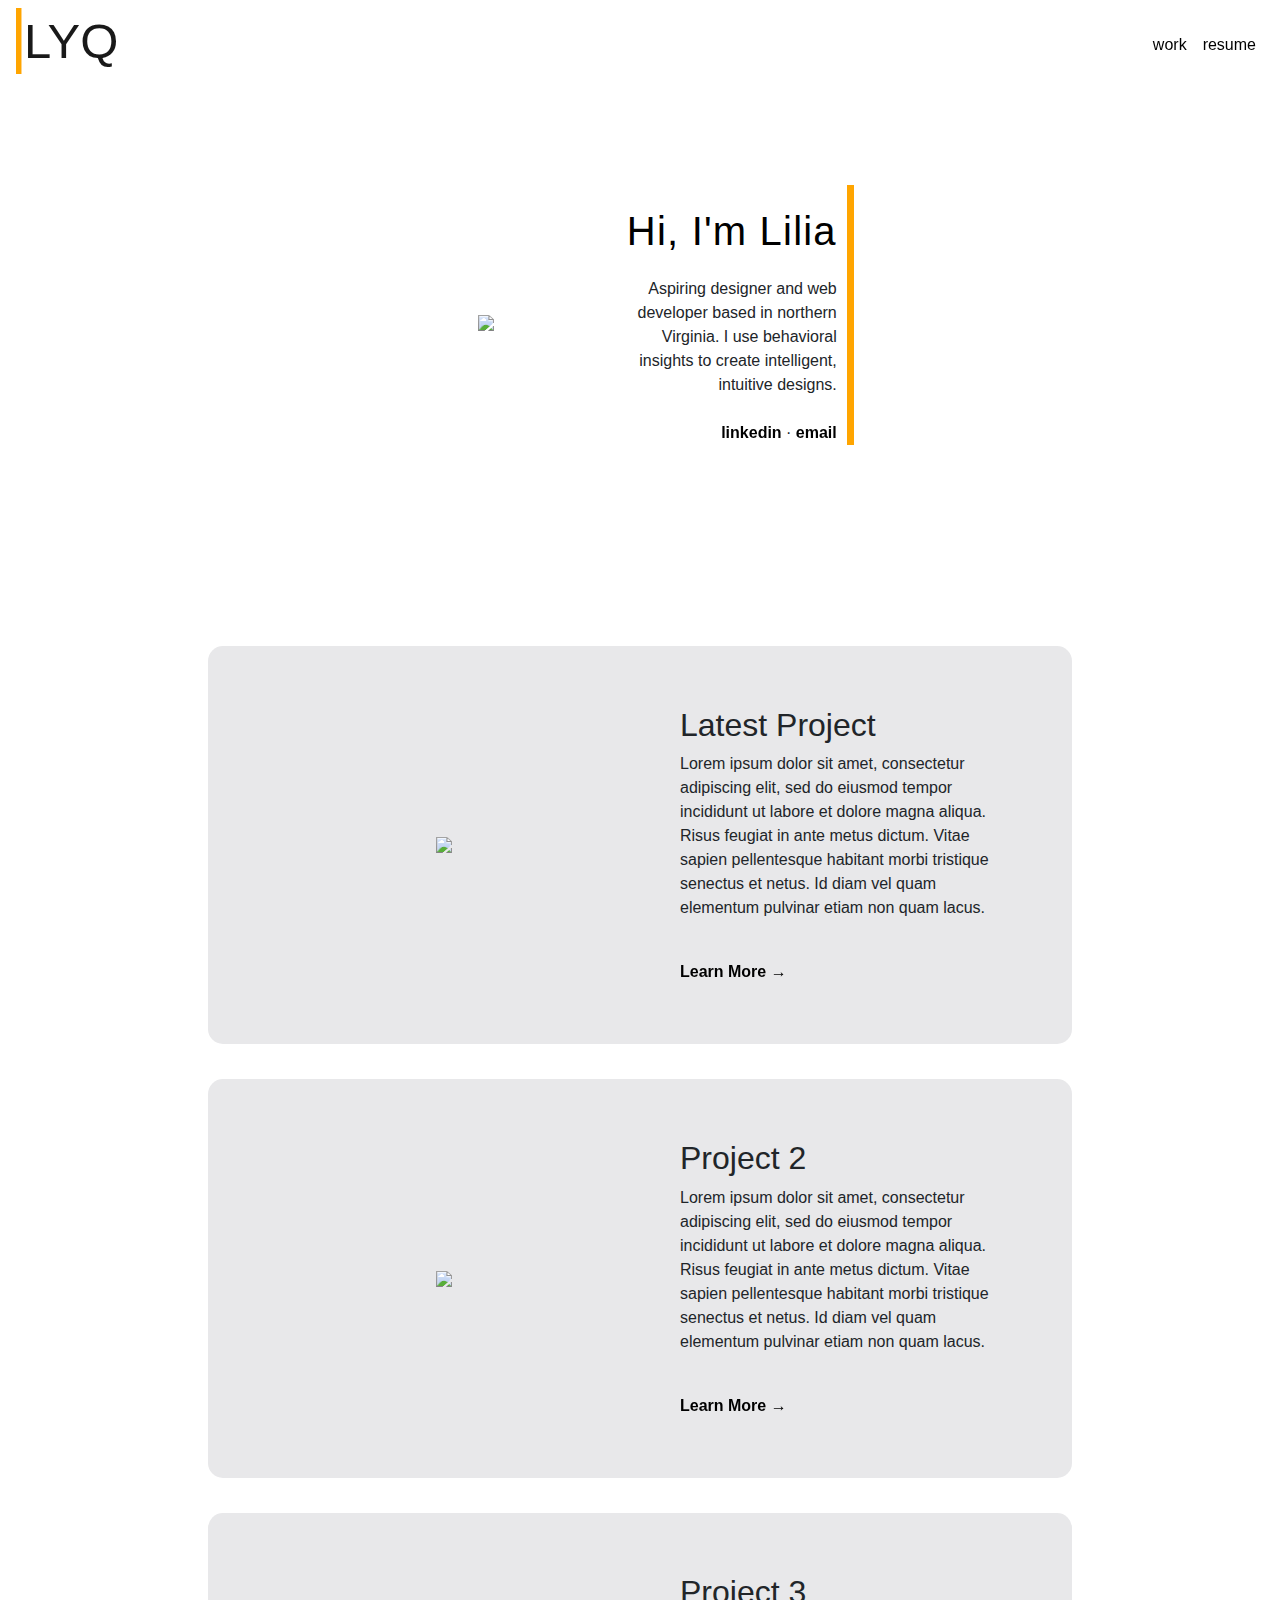
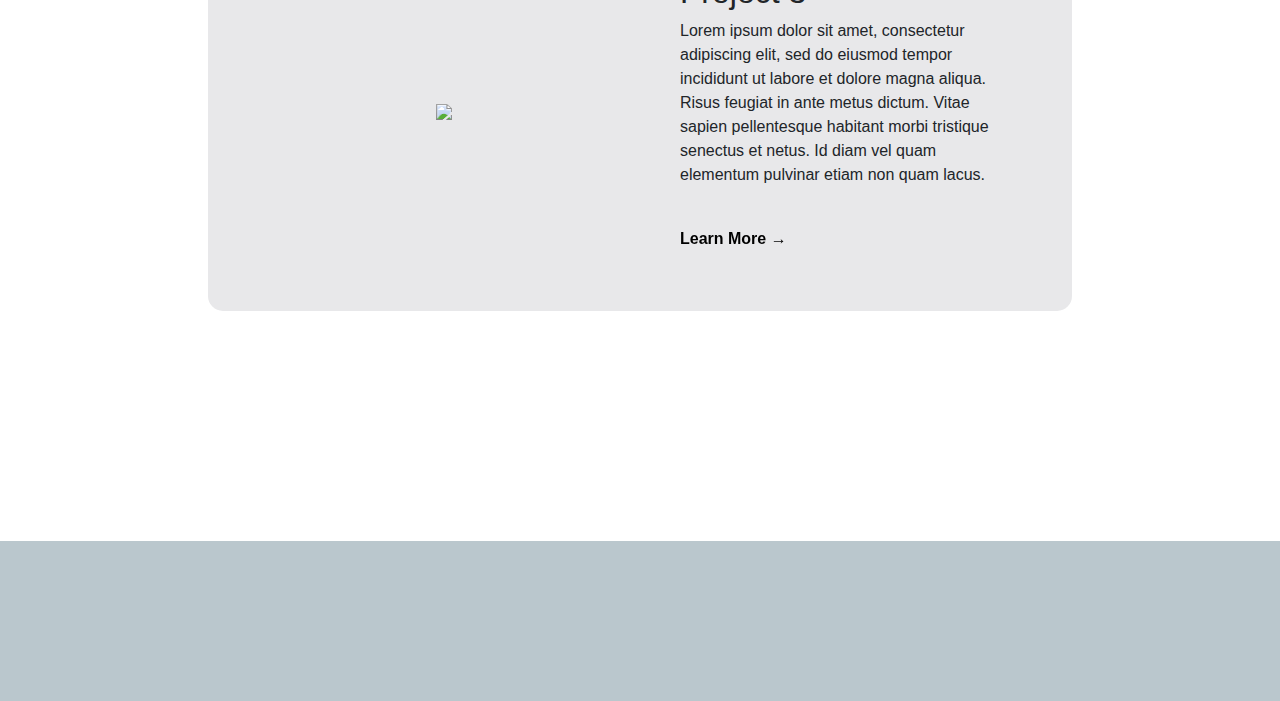
==== commit 66161784: "social links" ====
--- a/index.html
+++ b/index.html
@@ -37,10 +37,6 @@
                     <li class="nav-item">
                       <a class="nav-link" href="assets/resume_2020.pdf" target="_blank">resume</a>
                     </li>
-
-                    <li class="nav-item">
-                        <a class="nav-link" href="https://www.linkedin.com/in/lilia-qian-b76b77173/" target="_blank">linkedin</a>
-                    </li>
                 </ul>
             </div>
         </nav>
@@ -53,7 +49,13 @@
                 <img class="headshot" src="./img/headshot4.png">
                 <div class="about">
                     <span class="typewriter"><h1>Hi, I'm Lilia </h1></span>
-                    <p>Aspiring designer and web developer based in northern Virginia. I use behavioral insights to create intelligent, intuitive designs.</p>
+                    <p>Aspiring designer and web developer based in northern Virginia. I use behavioral insights to create intelligent, intuitive designs. 
+                        <br><br>
+                        <a class="contact" href="https://www.linkedin.com/in/lilia-qian-b76b77173/" target="_blank">linkedin</a>
+                        &#183;
+                        <a class="contact"href="mailto:lyq2@georgetown.edu" target="_blank">email</a>
+                    </p>
+                    </li>
                 </div>
             </div>
         </section>
--- a/css/home.css
+++ b/css/home.css
@@ -34,6 +34,22 @@
 	background-position: 0 100%;
 }
 
+/*contact links*/
+a.contact{
+	font-weight: bold;
+	text-decoration: none;
+  	background: linear-gradient(to right, orange, orange 50%, black 50%);
+	background-clip: text;
+	-webkit-background-clip: text;
+  	-webkit-text-fill-color: transparent;
+  	background-size: 200% 100%;
+  	background-position: 100%;
+  	transition: background-position 275ms ease;
+}
+
+.contact:hover{
+	background-position: 0 100%;
+}
 
 /*links*/
 a.learn-more{
@@ -147,8 +163,8 @@
 		margin: 0 auto; /* Gives that scrolling effect as the typing happens */
 		letter-spacing: .03em; /* Adjust as needed */
 		animation: 
-	    typing 5.0s steps(30, end),
-	    blink-caret .5s step-end 11;
+	    typing 3.0s steps(30, end),
+	    blink-caret .5s step-end 7;
 	}
 	/* The typing effect */
 	@keyframes typing {
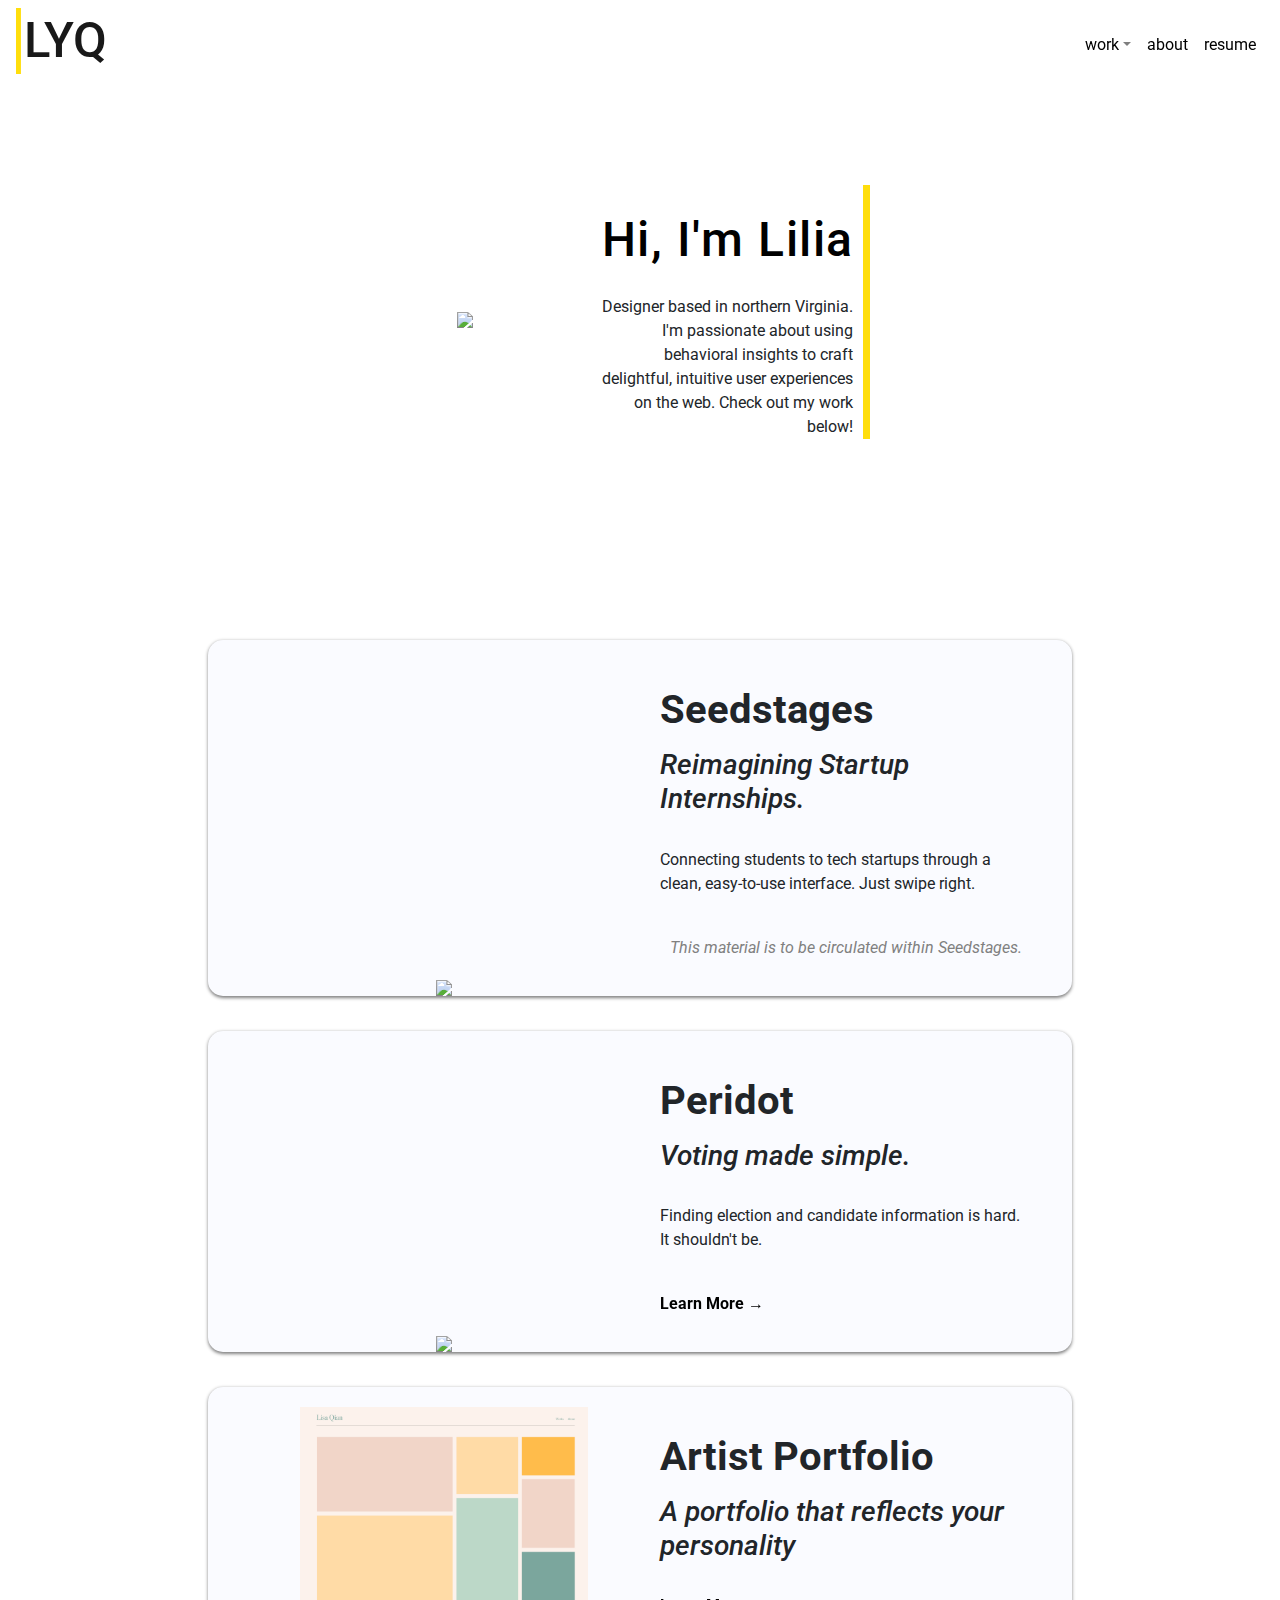
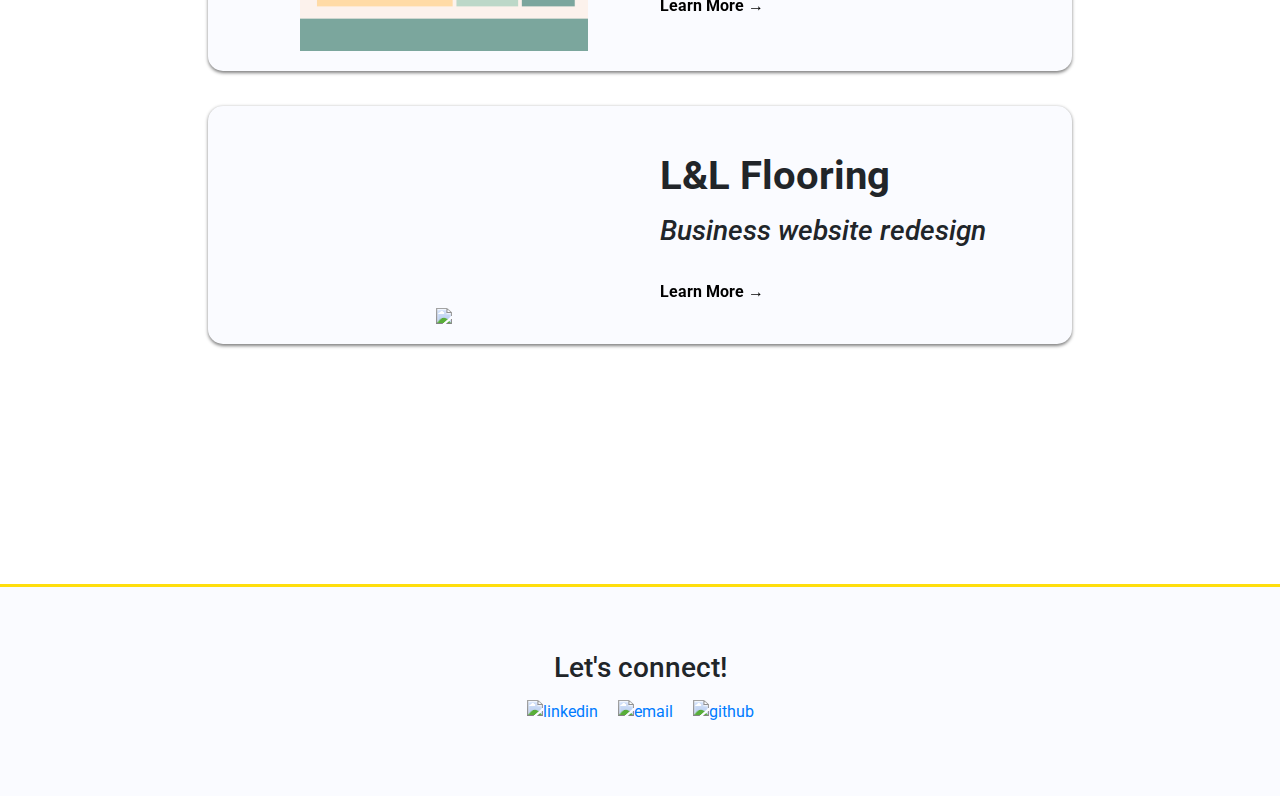
==== commit c984e10b: "teaching page" ====
--- a/index.html
+++ b/index.html
@@ -6,13 +6,26 @@
         <meta name="viewport" content="width=device-width, initial-scale=1.0">
         <title>Lilia Qian</title>
         <link rel="icon" href="img/icon.jpg">
+
         <!-- css -->
         <link rel="stylesheet" type="text/css" href="css/home.css">
+
+        
         <!-- jquery, bootstrap css, bootstrap js -->
         <script src="https://code.jquery.com/jquery-2.1.3.js"></script>
         <link rel="stylesheet" href="https://stackpath.bootstrapcdn.com/bootstrap/4.5.2/css/bootstrap.min.css" integrity="sha384-JcKb8q3iqJ61gNV9KGb8thSsNjpSL0n8PARn9HuZOnIxN0hoP+VmmDGMN5t9UJ0Z" crossorigin="anonymous">
         <script src="https://maxcdn.bootstrapcdn.com/bootstrap/4.0.0-beta.3/js/bootstrap.min.js"></script>
+        
+
         <!-- fonts -->
+        <link href="https://fonts.googleapis.com/css2?family=Gilda+Display&family=Open+Sans:wght@400;700&display=swap" rel="stylesheet">
+        <link href="https://fonts.googleapis.com/css2?family=Judson&family=Quando&display=swap" rel="stylesheet">
+        <link href="https://fonts.googleapis.com/css2?family=Lato&family=Roboto:wght@900&display=swap" rel="stylesheet">
+        <link href="https://fonts.googleapis.com/css2?family=Source+Sans+Pro&family=Source+Serif+Pro:wght@900&display=swap" rel="stylesheet">
+
+        <!-- icons -->
+        <script src="https://kit.fontawesome.com/3b45e84163.js" crossorigin="anonymous"></script>
+
     </head>
 
     <body>
@@ -30,8 +43,19 @@
 
             <div class="collapse navbar-collapse" id="collapse_target">
                 <ul class="navbar-nav ml-auto">
+                    <li class="nav-item dropdown">
+                        <a class="nav-link dropdown-toggle" data-toggle="dropdown" data-target="dropdown_target" href="#">work<span class="caret"></span></a>
+
+                        <div class="dropdown-menu" aria-labelledby="dropdown_target">
+                            <!-- <ul class="navbar-nav"> -->
+                            <a class="dropdown-item" href="index.html">design</a>
+                            <!-- <div class="dropdown-divider"></div> -->
+                            <a class="dropdown-item" href="teaching.html">teaching</a>
+                            <!-- </ul> -->
+                        </div>
+                    </li>
                     <li class="nav-item">
-                        <a class="nav-link" href="#work">work</a>
+                        <a class="nav-link" href="about.html">about</a>
                     </li>
 
                     <li class="nav-item">
@@ -41,62 +65,77 @@
             </div>
         </nav>
 
-
-    <main>
-    	<!-- introduction -->
-        <section id="intro">
-            <div class="profile">
-                <img class="headshot" src="./img/headshot4.png">
-                <div class="about">
-                    <span class="typewriter"><h1>Hi, I'm Lilia </h1></span>
-                    <p>Aspiring designer and web developer based in northern Virginia. I use behavioral insights to create intelligent, intuitive designs. 
-                        <br><br>
-                        <a class="contact" href="https://www.linkedin.com/in/lilia-qian-b76b77173/" target="_blank">linkedin</a>
-                        &#183;
-                        <a class="contact"href="mailto:lyq2@georgetown.edu" target="_blank">email</a>
-                    </p>
-                    </li>
+        <main>
+        	<!-- introduction -->
+            <section id="intro">
+                <div class="profile">
+                    <img class="icon" src="./img/plane.png">
+                    <div class="about">
+                        <span class="typewriter"><h1>Hi, I'm Lilia </h1></span>
+                        <p>Designer based in northern Virginia. I'm passionate about using behavioral insights to craft delightful, intuitive user experiences on the web. Check out my work below!
+                        </p>
+                        </li>
+                    </div>
                 </div>
-            </div>
-        </section>
+            </section>
 
 
-        <!-- work -->
-        <section id="work">
-            <div class="project">
-                <img src="img/design.jpg">
-                <div class="details">
-                    <h2>Latest Project</h2>
-                    <p>Lorem ipsum dolor sit amet, consectetur adipiscing elit, sed do eiusmod tempor incididunt ut labore et dolore magna aliqua. Risus feugiat in ante metus dictum. Vitae sapien pellentesque habitant morbi tristique senectus et netus. Id diam vel quam elementum pulvinar etiam non quam lacus.</p>
-
-                    <br>
-                    <a href="#" class="learn-more">Learn More &rarr;</a>
-                </div>
-            </div>  
+            <!-- work -->
+            <section id="work">
+                <div class="project" style="padding-bottom: 0;">
+                    <img src="img/seedstages-cropped.png">
+                    <div class="details">
+                        <h1 class="project-title">Seedstages</h1>
+                        <h3 style="text-align: left;"><i>Reimagining Startup Internships.</i></h3>
+                        <br>
+                        <p>Connecting students to tech startups through a clean, easy-to-use interface. Just swipe right.</p>
+                        <br>
+                        <p>
+                        <i class="fas fa-lock" style="margin-right: 10px; color: gray;"></i><i style="color: gray">This material is to be circulated within Seedstages.</i></p>
+                    </div>
+                </div>  
 
 
-            <div class="project">
-                <img src="img/journal.jpg">
-                <div class="details">
-                    <h2>Project 2</h2>
-                    <p>Lorem ipsum dolor sit amet, consectetur adipiscing elit, sed do eiusmod tempor incididunt ut labore et dolore magna aliqua. Risus feugiat in ante metus dictum. Vitae sapien pellentesque habitant morbi tristique senectus et netus. Id diam vel quam elementum pulvinar etiam non quam lacus.</p>
-                    <br>
-                    <a href="#" class="learn-more">Learn More &rarr;</a>
+                <div class="project" style="padding-bottom: 0;">
+                    <img src="img/peridot_cropped.png">
+                    <div class="details">
+                        <h1 class="project-title">Peridot</h1>
+                        <h3 style="text-align: left;"><i>Voting made simple.</i></h3>
+                        <br>
+                        <p>Finding election and candidate information is hard. It shouldn't be.</p>
+                        <br>
+                        <p>
+                        <a href="https://www.dropbox.com/scl/fi/q6thhql3841xjfvwr9sgg/_Peridot_-Voting-Made-Easy.paper?dl=0&rlkey=1hhry0ubfpz6sfuxcyxaqhntp" class="learn-more">Learn More &rarr;</a>
+                    </div>
                 </div>
-            </div>
 
-            <div class="project">
-                <img src="img/books.jpg">
-                <div class="details">
-                    <h2>Project 3</h2>
-                    <p>Lorem ipsum dolor sit amet, consectetur adipiscing elit, sed do eiusmod tempor incididunt ut labore et dolore magna aliqua. Risus feugiat in ante metus dictum. Vitae sapien pellentesque habitant morbi tristique senectus et netus. Id diam vel quam elementum pulvinar etiam non quam lacus.</p>
-                    <br>
-                    <a href="#" class="learn-more">Learn More &rarr;</a>
+                <div class="project">
+                    <img src="img/portfolio_concept.png" style="max-width: 75%">
+                    <div class="details">
+                        <h1 class="project-title">Artist Portfolio</h1>
+                        <h3 style="text-align: left;"><i>A portfolio that reflects your personality</i></h3>
+                        <br>
+                        <a href="https://www.dropbox.com/scl/fi/2velp55qb1n8930h00ek5/_-Portfolio-Design.paper?dl=0&rlkey=rtjqs8d4z04bxyzqw2qroavlp" class="learn-more">Learn More &rarr;</a>
+                    </div>
                 </div>
-            </div>
-        </section>
 
-    </main> 
+                <div class="project">
+                    <img src="img/llflooring.png" style="max-width: 85%">
+                    <div class="details">
+                        <h1 class="project-title">L&L Flooring</h1>
+                        <h3 style="text-align: left;"><i>Business website redesign</i></h3>
+                        <br>
+                        <a href="https://www.dropbox.com/scl/fi/ak425dsby5cwvzkhrpikg/_L-L-Flooring_-Business-Website-Redesign.paper?dl=0&rlkey=ginkwrfel39v8ma61kn97k91l" class="learn-more">Learn More &rarr;</a>
+                    </div>
+                </div>
+            </section>
 
+            <footer>
+                <h3>Let's connect!</h3>
+                <a href="https://www.linkedin.com/in/lilia-qian-b76b77173/" target="_blank"><img src="./img/linkedin.svg" class="grow" alt="linkedin"></a>
+                <a href="mailto:liliayqian@gmail.com" target="_blank"><img src="./img/email.svg" class="grow" alt="email"></a>
+                <a href="https://github.com/lyq2" target="_blank"><img src="./img/github.svg" class="grow" alt="github"></a>
+            </footer>
+        </main> 
     </body>
 </html>
--- a/css/home.css
+++ b/css/home.css
@@ -1,44 +1,56 @@
 html {
 	min-height: 100%;
-	margin: 0;
-	padding: 0;
-	background-color: #BAC7CD;
  }
 body {
-	background-image: url(../img/cloudy6.jpg);
+	background-image: url(../img/cloudy8.jpg);
 	min-width: 100%;
 	background-size: cover;
 	background-repeat: no-repeat;
-	margin: 0;
+	margin: 0 auto;
+	max-width: 30em;
+}
+@supports ( display: grid){
+	body{
+		margin: 0;
+		max-width: inherit;
+	}
 }
 main{
 	position: relative;
 	top: 10em;
 	margin: 0;
-	padding-bottom: 150px;
+	min-height: 100vh;
+}
+
+/*font controls*/
+body h1, h2, h3, h4{
+}
+
+body p, a, .title{
 }
 
 /*navigation links*/
 nav li a{
 	text-decoration: none;
-  	background: linear-gradient(to right, orange, orange 50%, black 50%);
+  	background: linear-gradient(to right, #FFDE0C, #FFDE0C 50%, black 50%);
 	background-clip: text;
 	-webkit-background-clip: text;
   	-webkit-text-fill-color: transparent;
   	background-size: 200% 100%;
   	background-position: 100%;
   	transition: background-position 275ms ease;
-
-}
-nav li a:hover {
+}
+
+nav li a:hover{
 	background-position: 0 100%;
 }
 
-/*contact links*/
-a.contact{
+/*project learn more links*/
+a.learn-more{
 	font-weight: bold;
+	font-size: 1em;
 	text-decoration: none;
-  	background: linear-gradient(to right, orange, orange 50%, black 50%);
+  	background: linear-gradient(to right, #FFDE0C, #FFDE0C 50%, black 50%);
 	background-clip: text;
 	-webkit-background-clip: text;
   	-webkit-text-fill-color: transparent;
@@ -47,25 +59,49 @@
   	transition: background-position 275ms ease;
 }
 
-.contact:hover{
+a.learn-more:hover{
 	background-position: 0 100%;
 }
 
-/*links*/
-a.learn-more{
-	text-decoration: none;
-	font-weight: bold;
-  	background: linear-gradient(to right, orange, orange 50%, black 50%);
-	background-clip: text;
-	-webkit-background-clip: text;
-  	-webkit-text-fill-color: transparent;
-  	background-size: 200% 100%;
-  	background-position: 100%;
-  	transition: background-position 275ms ease;
-}
-
-.learn-more:hover{
-	background-position: 0 100%;
+/*footer*/
+footer{
+	background-color: #FAFBFF;
+	padding: 4em;
+	margin: 0;
+	text-align: center;
+	border-top: 3px solid #FFDE0C;
+}
+
+footer img{
+	width: 2em;
+	margin: .5em;
+}
+
+.project {
+	border-radius: 5px;
+	box-shadow: 0 1.5px 3.5px gray;
+	transition: all 0.3s ease-in-out;
+	background-color: #FAFBFF;
+}
+
+.project h2{
+	line-height: 1.5em;
+	font-size: 2.25em;
+}
+
+.details{
+}
+
+/* Create the hidden pseudo-element */
+/* include the shadow for the end state */
+.project::after {
+  z-index: -1;
+  width: 100%;
+  height: 100%;
+  opacity: 0;
+  border-radius: 5px;
+  box-shadow: 0 3px 18px black;
+  transition: opacity 0.3s ease-in-out;
 }
 
 /*mobile*/
@@ -73,11 +109,11 @@
 	/*navigation*/
 	nav{
 	z-index: 1;
-	background-color: #E8E8EA;
+	background-color: #FBFBFB;
 	}
 
 	.title a {
-	  background-image: linear-gradient(to right, rgba(255,255,255,0) 50%, orange 50%);
+	  background-image: linear-gradient(to right, rgba(255,255,255,0) 50%, #FFDE0C 50%);
 	  background-position: -5% 0;
 	  background-size: 200% auto;
 	  color: #fff;
@@ -93,8 +129,8 @@
 		grid-template-columns: repeat(1, 1fr);
 		grid-column-gap: 2.5%;
 	}
-	.headshot{
-		max-width: 60%;
+	.icon{
+		max-width: 70%;
 		margin: auto;
 	}
 
@@ -112,7 +148,6 @@
 	}
 
 	.project {
-		background-color: #E8E8EA;
 		border-radius: 15px;
 		padding: 10px;
 		margin-bottom: 35px;
@@ -127,38 +162,33 @@
 	}
 }
 
-
 /*medium width*/
 @media ( min-width: 35em) {
-	/*profile*/
-
-	.profile{
+	.profile {
 		grid-template-columns: repeat(4, 1fr);
 	}
-	.headshot{
-		max-width: 100%;
-		margin: auto;
+	.icon{
+		max-width: 110%;
 		grid-column-start: 2;
 	}
-
 	.about{
 		grid-column: 3 / 4;
 		margin: 25px;
 	}
-
 	.about p{
 		border-right: 7px solid;
-		border-color: orange;
+		border-color: #FFDE0C;
 		text-align: right;
 		padding-right: 10px;
 	}
-
 	.typewriter h1 {
-		padding-right: 10px;
+		font-size: 3em;
 		color: black;
 		line-height: 2.3em;
+
+		padding-right: 10px;
 		overflow: hidden; /* Ensures the content is not revealed until the animation */
-		border-right: 7px solid orange; /* The typwriter cursor */
+		border-right: 7px solid #FFDE0C; /* The typwriter cursor */
 		white-space: nowrap; /* Keeps the content on a single line */
 		margin: 0 auto; /* Gives that scrolling effect as the typing happens */
 		letter-spacing: .03em; /* Adjust as needed */
@@ -174,30 +204,25 @@
 	/* The typewriter cursor effect */
 	@keyframes blink-caret {
 	  from, to { border-color: transparent }
-	  50% { border-color: orange }
-	}
-
+	  50% { border-color: #FFDE0C }
+	}
 
 	/*projects*/
 	#work{
 		margin: 30px;
 	}
-
 	.project {
-		background-color: #E8E8EA;
 		border-radius: 15px;
 		padding: 20px;
 		margin-bottom: 35px;
 		grid-template-columns: repeat(2, 1fr);
 	}
-
 	.project img{
 		max-width: 100%;
 		grid-column: 1/2;
 		margin: auto;
 		padding-left: 20px;
 	}
-
 	.details{
 		padding: 20px;
 	}
@@ -205,7 +230,7 @@
 
 
 	/*large screens*/
-@media screen and (min-width: 70em) {
+@media screen and (min-width: 80em) {
 	/*navigation*/
 	nav{
 		background-color: transparent;
@@ -217,10 +242,11 @@
 	.profile {
 	grid-template-columns: repeat(6, 1fr );
 	}
-	.headshot{
+	.icon{
 	grid-column-start: 3;
 	grid-column-end: span 1;
-	max-width: 100%;
+	max-width: 130%;
+
 	}
 	.about{
 	grid-column-start: 4;
@@ -233,22 +259,46 @@
 		margin: 10em 13em 15em;
 	}
 
+	.project-title{
+		text-align: left; 
+		line-height: 1.5em;
+		font-size: 2.5em;
+		font-weight: bold;
+	}
 	.project {
-		background-color: #E8E8EA;
 		border-radius: 15px;
-		padding: 20px;
+		grid-template-columns: repeat(2, 1fr);
 		margin-bottom: 35px;
-		grid-template-columns: repeat(2, 1fr);
 	}
 
 	.project img{
-		max-width: 85%;
+		max-width: 50%;
 		grid-column: 1 / 2;
 		margin: auto;
-		padding-left: 20px;
+		padding-bottom: 0; 
+		margin-bottom: 0;
 	}
 
 	.details{
-		padding: 40px;
+	}
+
+
+	/*projects - box shadow hover effect*/
+	/* Scale up the box */
+	.project:hover {
+	  transform: scale(1.05, 1.05);
+	}
+
+	/* Fade in the pseudo-element with the bigger shadow */
+	.project:hover::after {
+	  opacity: 1;
+	}
+
+	footer img.grow {
+	transition: all .2s ease-in-out;
+	}
+
+	footer img.grow:hover {
+	transform: scale(1.5);
 	}
 }